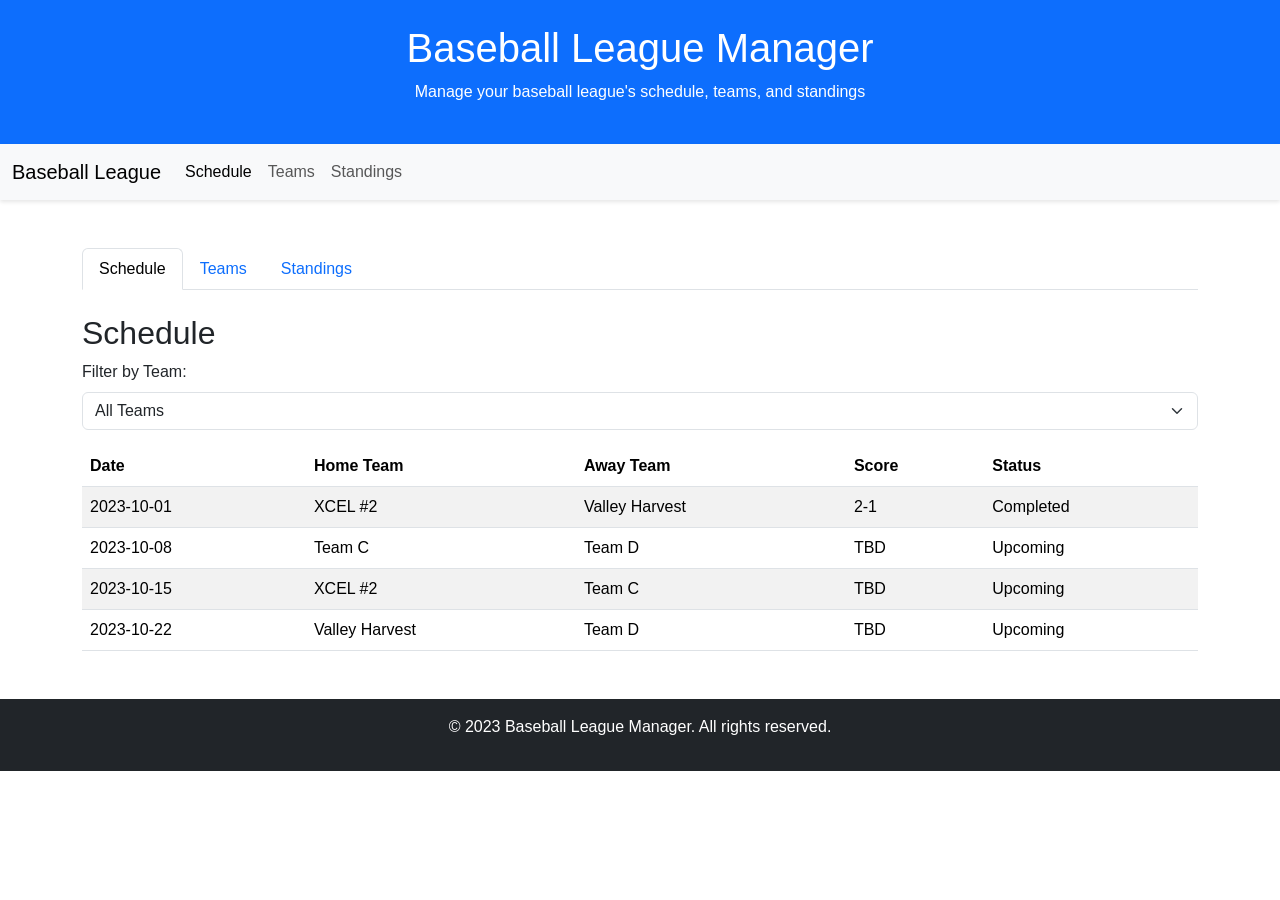
==== index.html @ 3973ba2a "initial Co-authored-by: Copilot <copilot@github.com>" ====
<!DOCTYPE html>
<html lang="en">
<head>
    <meta charset="UTF-8">
    <meta name="viewport" content="width=device-width, initial-scale=1.0">
    <title>Baseball League Manager</title>
    <link href="https://cdn.jsdelivr.net/npm/bootstrap@5.3.0/dist/css/bootstrap.min.css" rel="stylesheet">
    <link rel="stylesheet" href="styles.css">
</head>
<body>
    <header class="bg-primary text-white text-center py-4">
        <h1>Baseball League Manager</h1>
        <p>Manage your baseball league's schedule, teams, and standings</p>
    </header>

    <nav class="navbar navbar-expand-lg navbar-light bg-light">
        <div class="container-fluid">
            <a class="navbar-brand" href="#">Baseball League</a>
            <button class="navbar-toggler" type="button" data-bs-toggle="collapse" data-bs-target="#navbarNav" aria-controls="navbarNav" aria-expanded="false" aria-label="Toggle navigation">
                <span class="navbar-toggler-icon"></span>
            </button>
            <div class="collapse navbar-collapse" id="navbarNav">
                <ul class="navbar-nav">
                    <li class="nav-item">
                        <a class="nav-link active" aria-current="page" data-bs-toggle="tab" href="#schedule">Schedule</a>
                    </li>
                    <li class="nav-item">
                        <a class="nav-link" data-bs-toggle="tab" href="#teams">Teams</a>
                    </li>
                    <li class="nav-item">
                        <a class="nav-link" data-bs-toggle="tab" href="#standings">Standings</a>
                    </li>
                </ul>
            </div>
        </div>
    </nav>

    <main class="container my-5">
        <ul class="nav nav-tabs" id="leagueTabs" role="tablist">
            <li class="nav-item" role="presentation">
                <button class="nav-link active" id="schedule-tab" data-bs-toggle="tab" data-bs-target="#schedule" type="button" role="tab" aria-controls="schedule" aria-selected="true">Schedule</button>
            </li>
            <li class="nav-item" role="presentation">
                <button class="nav-link" id="teams-tab" data-bs-toggle="tab" data-bs-target="#teams" type="button" role="tab" aria-controls="teams" aria-selected="false">Teams</button>
            </li>
            <li class="nav-item" role="presentation">
                <button class="nav-link" id="standings-tab" data-bs-toggle="tab" data-bs-target="#standings" type="button" role="tab" aria-controls="standings" aria-selected="false">Standings</button>
            </li>
        </ul>
        <div class="tab-content" id="leagueTabsContent">
            <div class="tab-pane fade show active" id="schedule" role="tabpanel" aria-labelledby="schedule-tab">
                <h2 class="mt-4">Schedule</h2>
                <div class="mb-3">
                    <label for="teamFilter" class="form-label">Filter by Team:</label>
                    <select class="form-select" id="teamFilter">
                        <option value="all">All Teams</option>
                        <!-- Team options will be populated here -->
                    </select>
                </div>
                <table class="table table-striped">
                    <thead>
                        <tr>
                            <th>Date</th>
                            <th>Home Team</th>
                            <th>Away Team</th>
                            <th>Score</th>
                            <th>Status</th>
                        </tr>
                    </thead>
                    <tbody id="schedule-body">
                        <!-- Schedule data will be populated here -->
                    </tbody>
                </table>
            </div>
            <div class="tab-pane fade" id="teams" role="tabpanel" aria-labelledby="teams-tab">
                <h2 class="mt-4">Teams</h2>
                <div class="row" id="teams-list">
                    <!-- Team cards will be populated here -->
                </div>
            </div>
            <div class="tab-pane fade" id="standings" role="tabpanel" aria-labelledby="standings-tab">
                <h2 class="mt-4">Standings</h2>
                <table class="table table-striped">
                    <thead>
                        <tr>
                            <th>Position</th>
                            <th>Team</th>
                            <th>Wins</th>
                            <th>Losses</th>
                            <th>Win %</th>
                        </tr>
                    </thead>
                    <tbody id="standings-body">
                        <!-- Standings data will be populated here -->
                    </tbody>
                </table>
            </div>
        </div>
    </main>

    <footer class="bg-dark text-white text-center py-3">
        <p>&copy; 2023 Baseball League Manager. All rights reserved.</p>
    </footer>

    <script src="https://cdn.jsdelivr.net/npm/bootstrap@5.3.0/dist/js/bootstrap.bundle.min.js"></script>
    <script src="script.js"></script>
</body>
</html>
---- styles.css ----
/* Custom styles for Sports League Manager */

body {
    font-family: 'Arial', sans-serif;
}

header {
    margin-bottom: 0;
}

nav {
    box-shadow: 0 2px 4px rgba(0,0,0,0.1);
}

section {
    padding: 2rem 0;
}

.team-card {
    margin-bottom: 1rem;
}

.team-card .card {
    height: 100%;
}

footer {
    margin-top: auto;
}

/* Responsive adjustments */
@media (max-width: 768px) {
    .navbar-nav {
        text-align: center;
    }
    
    .team-card {
        margin-bottom: 1rem;
    }
}
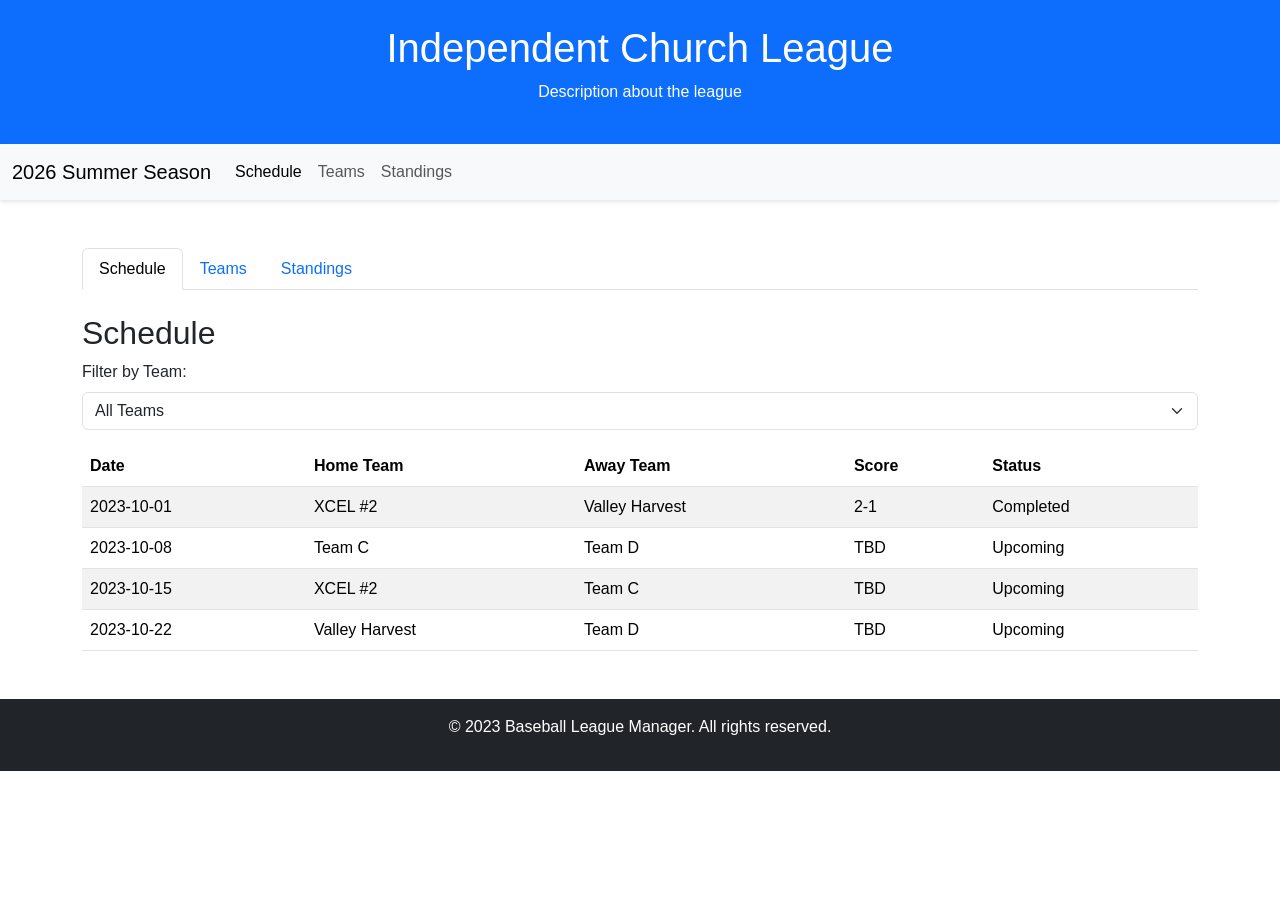
==== commit ba0298b6: "change title" ====
--- a/index.html
+++ b/index.html
@@ -3,19 +3,19 @@
 <head>
     <meta charset="UTF-8">
     <meta name="viewport" content="width=device-width, initial-scale=1.0">
-    <title>Baseball League Manager</title>
+    <title>Independent Church League</title>
     <link href="https://cdn.jsdelivr.net/npm/bootstrap@5.3.0/dist/css/bootstrap.min.css" rel="stylesheet">
     <link rel="stylesheet" href="styles.css">
 </head>
 <body>
     <header class="bg-primary text-white text-center py-4">
-        <h1>Baseball League Manager</h1>
-        <p>Manage your baseball league's schedule, teams, and standings</p>
+        <h1>Independent Church League</h1>
+        <p>Description about the league</p>
     </header>
 
     <nav class="navbar navbar-expand-lg navbar-light bg-light">
         <div class="container-fluid">
-            <a class="navbar-brand" href="#">Baseball League</a>
+            <a class="navbar-brand" href="#">2026 Summer Season</a>
             <button class="navbar-toggler" type="button" data-bs-toggle="collapse" data-bs-target="#navbarNav" aria-controls="navbarNav" aria-expanded="false" aria-label="Toggle navigation">
                 <span class="navbar-toggler-icon"></span>
             </button>
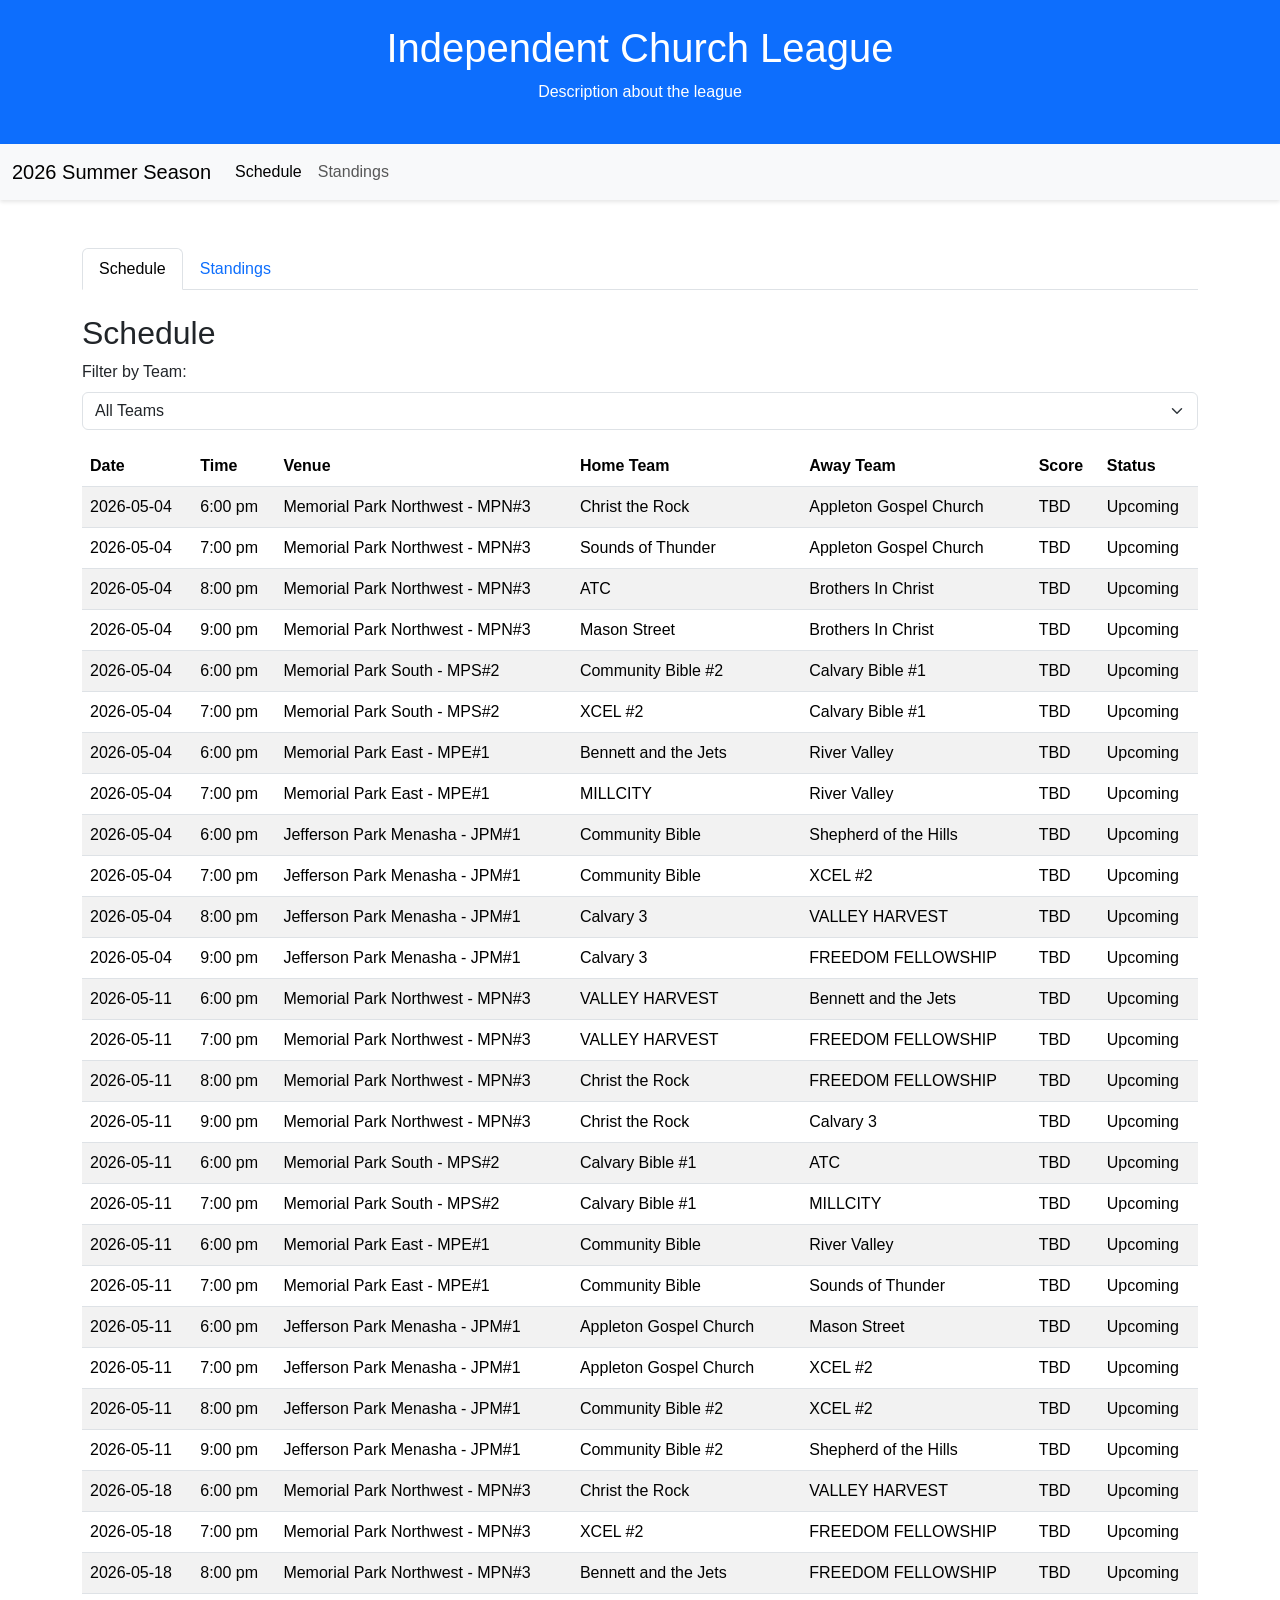
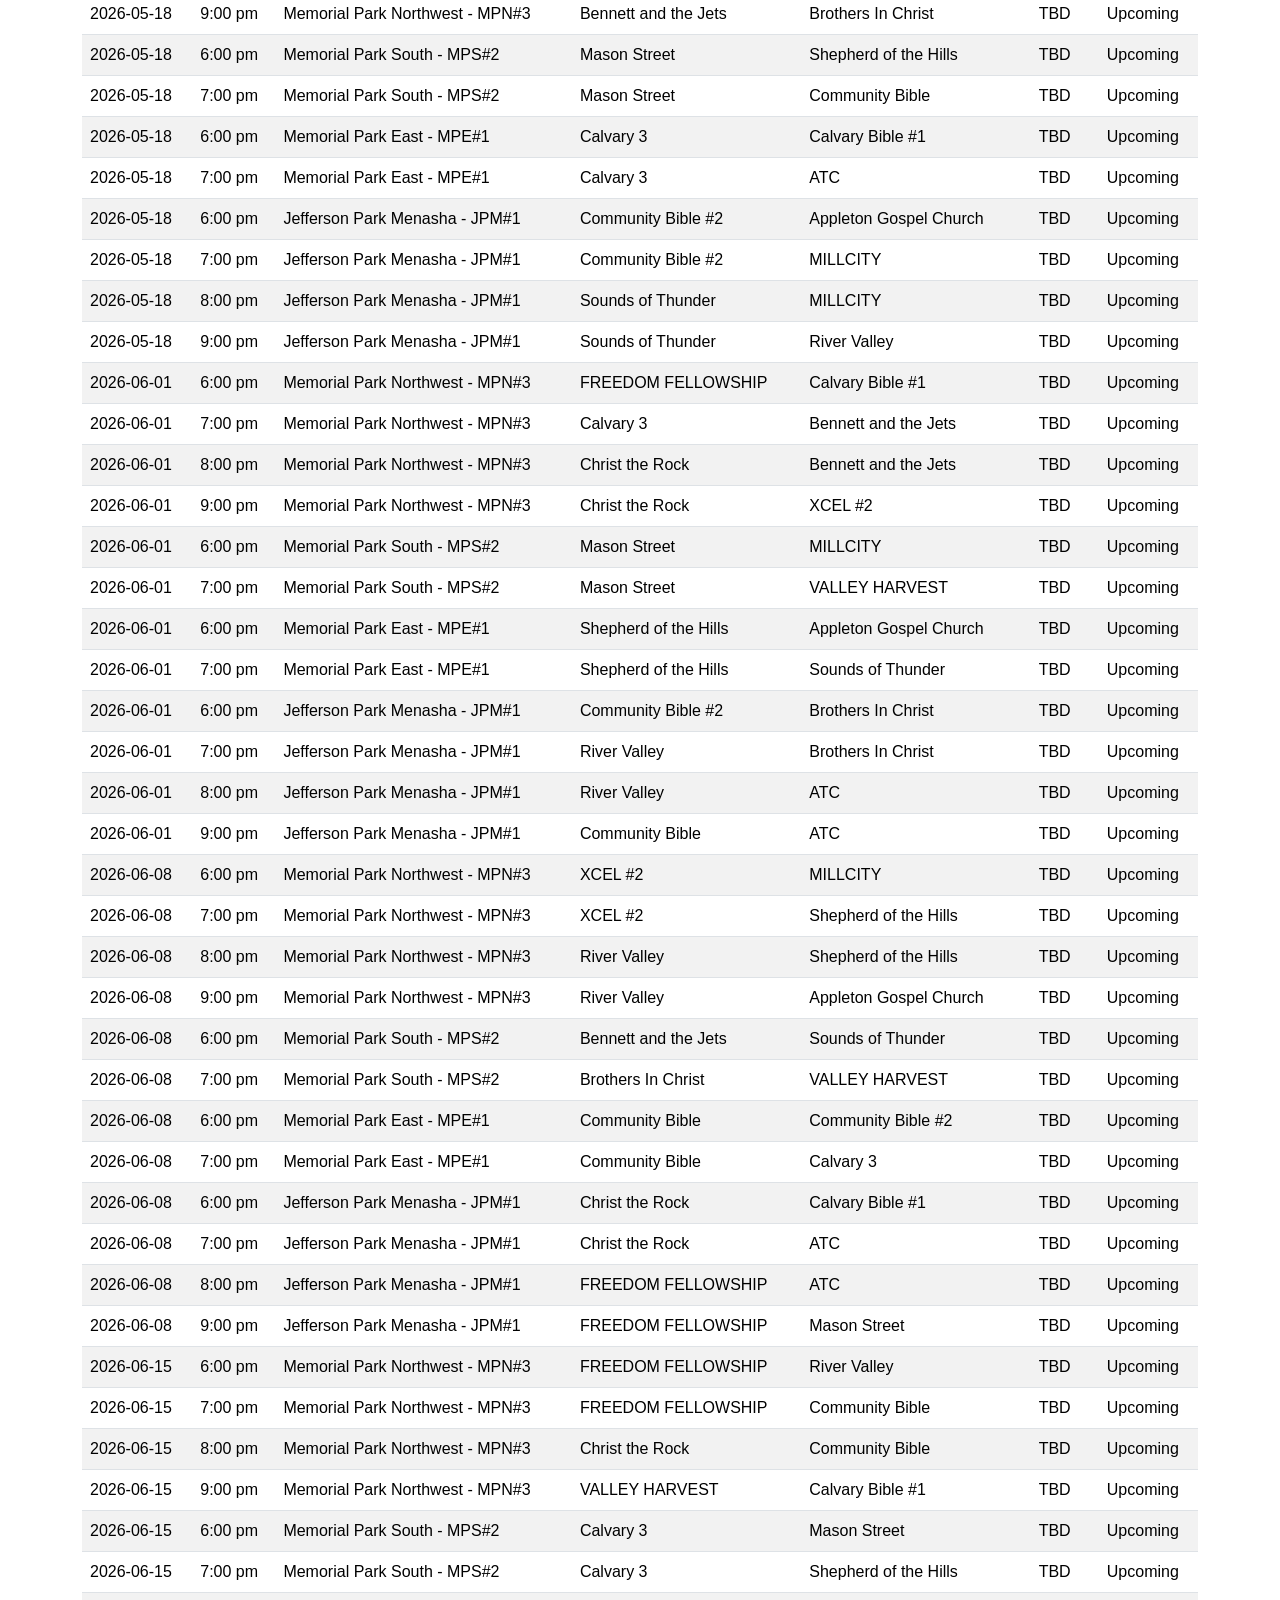
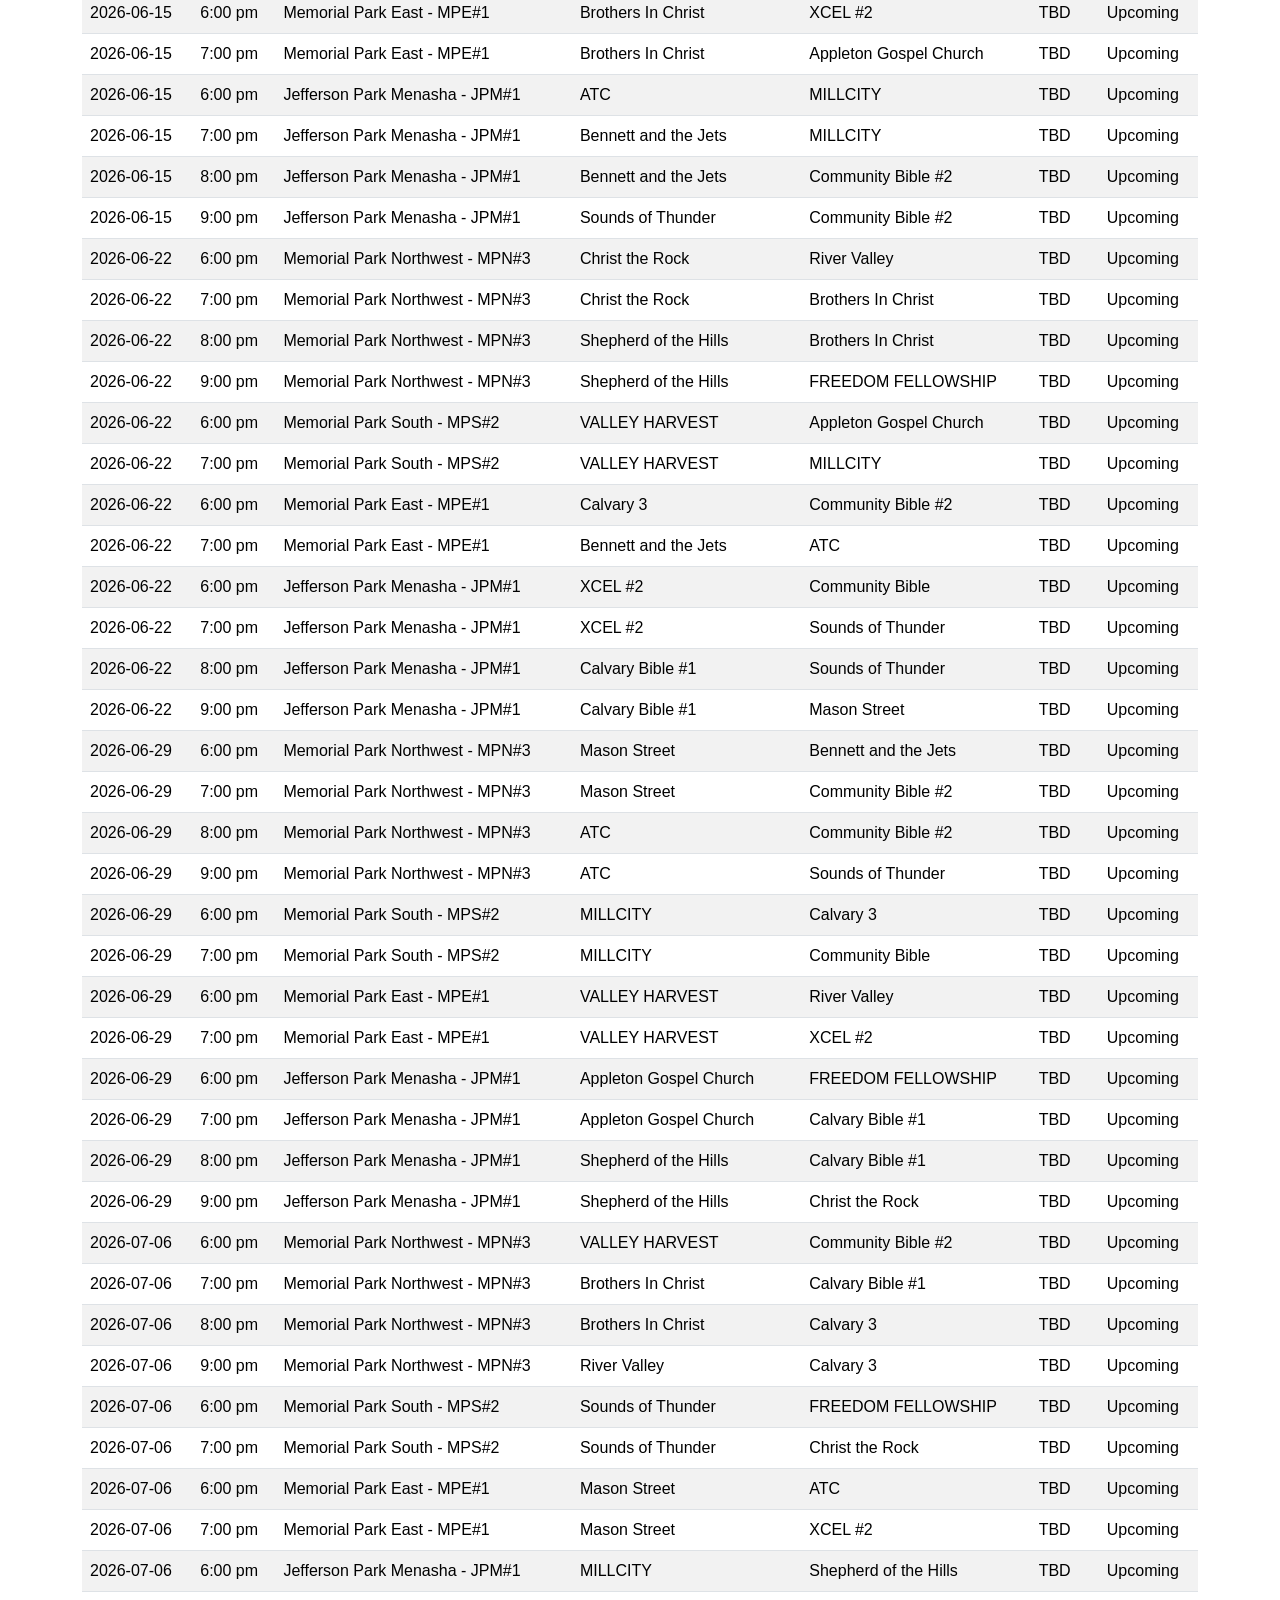
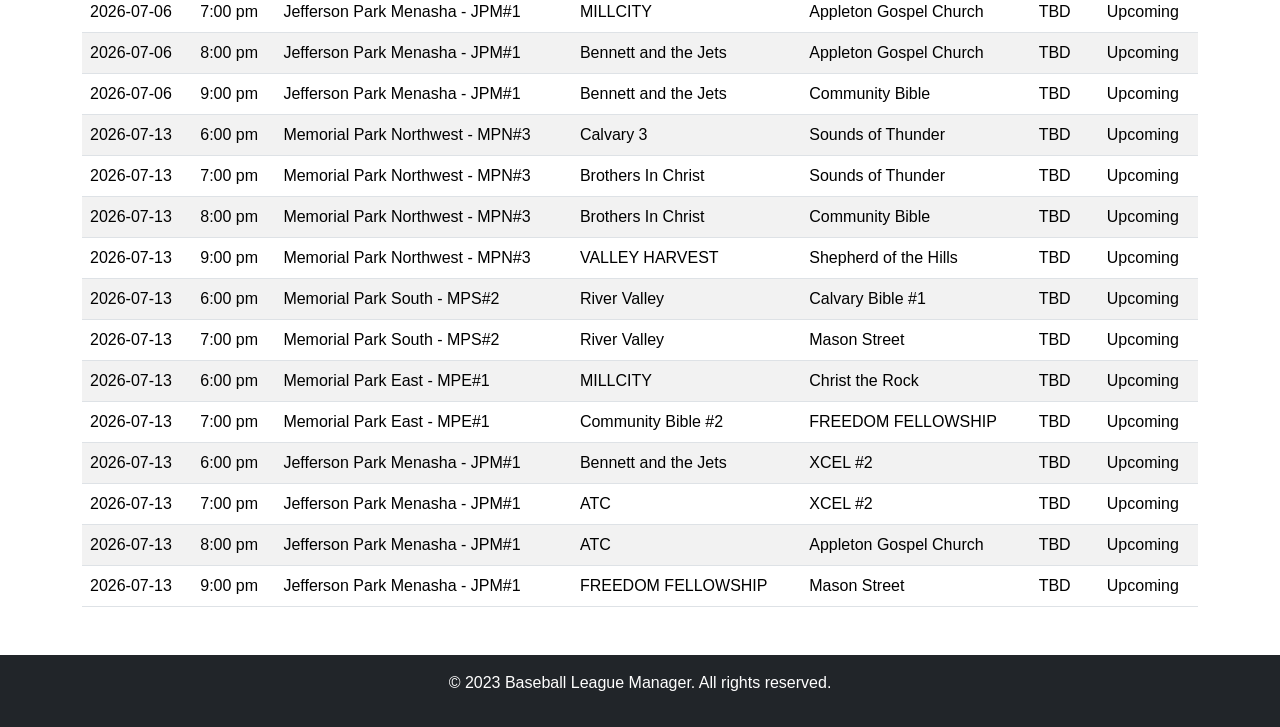
==== commit 26ca5f94: "entered real data Co-authored-by: Copilot <copilot@github.com>" ====
--- a/index.html
+++ b/index.html
@@ -25,9 +25,6 @@
                         <a class="nav-link active" aria-current="page" data-bs-toggle="tab" href="#schedule">Schedule</a>
                     </li>
                     <li class="nav-item">
-                        <a class="nav-link" data-bs-toggle="tab" href="#teams">Teams</a>
-                    </li>
-                    <li class="nav-item">
                         <a class="nav-link" data-bs-toggle="tab" href="#standings">Standings</a>
                     </li>
                 </ul>
@@ -39,9 +36,6 @@
         <ul class="nav nav-tabs" id="leagueTabs" role="tablist">
             <li class="nav-item" role="presentation">
                 <button class="nav-link active" id="schedule-tab" data-bs-toggle="tab" data-bs-target="#schedule" type="button" role="tab" aria-controls="schedule" aria-selected="true">Schedule</button>
-            </li>
-            <li class="nav-item" role="presentation">
-                <button class="nav-link" id="teams-tab" data-bs-toggle="tab" data-bs-target="#teams" type="button" role="tab" aria-controls="teams" aria-selected="false">Teams</button>
             </li>
             <li class="nav-item" role="presentation">
                 <button class="nav-link" id="standings-tab" data-bs-toggle="tab" data-bs-target="#standings" type="button" role="tab" aria-controls="standings" aria-selected="false">Standings</button>
@@ -61,6 +55,8 @@
                     <thead>
                         <tr>
                             <th>Date</th>
+                            <th>Time</th>
+                            <th>Venue</th>
                             <th>Home Team</th>
                             <th>Away Team</th>
                             <th>Score</th>
@@ -72,22 +68,20 @@
                     </tbody>
                 </table>
             </div>
-            <div class="tab-pane fade" id="teams" role="tabpanel" aria-labelledby="teams-tab">
-                <h2 class="mt-4">Teams</h2>
-                <div class="row" id="teams-list">
-                    <!-- Team cards will be populated here -->
-                </div>
-            </div>
             <div class="tab-pane fade" id="standings" role="tabpanel" aria-labelledby="standings-tab">
                 <h2 class="mt-4">Standings</h2>
                 <table class="table table-striped">
                     <thead>
                         <tr>
-                            <th>Position</th>
                             <th>Team</th>
                             <th>Wins</th>
                             <th>Losses</th>
+                            <th>Tied</th>
                             <th>Win %</th>
+                            <th>GB</th>
+                            <th>RF</th>
+                            <th>RA</th>
+                            <th>RD</th>
                         </tr>
                     </thead>
                     <tbody id="standings-body">
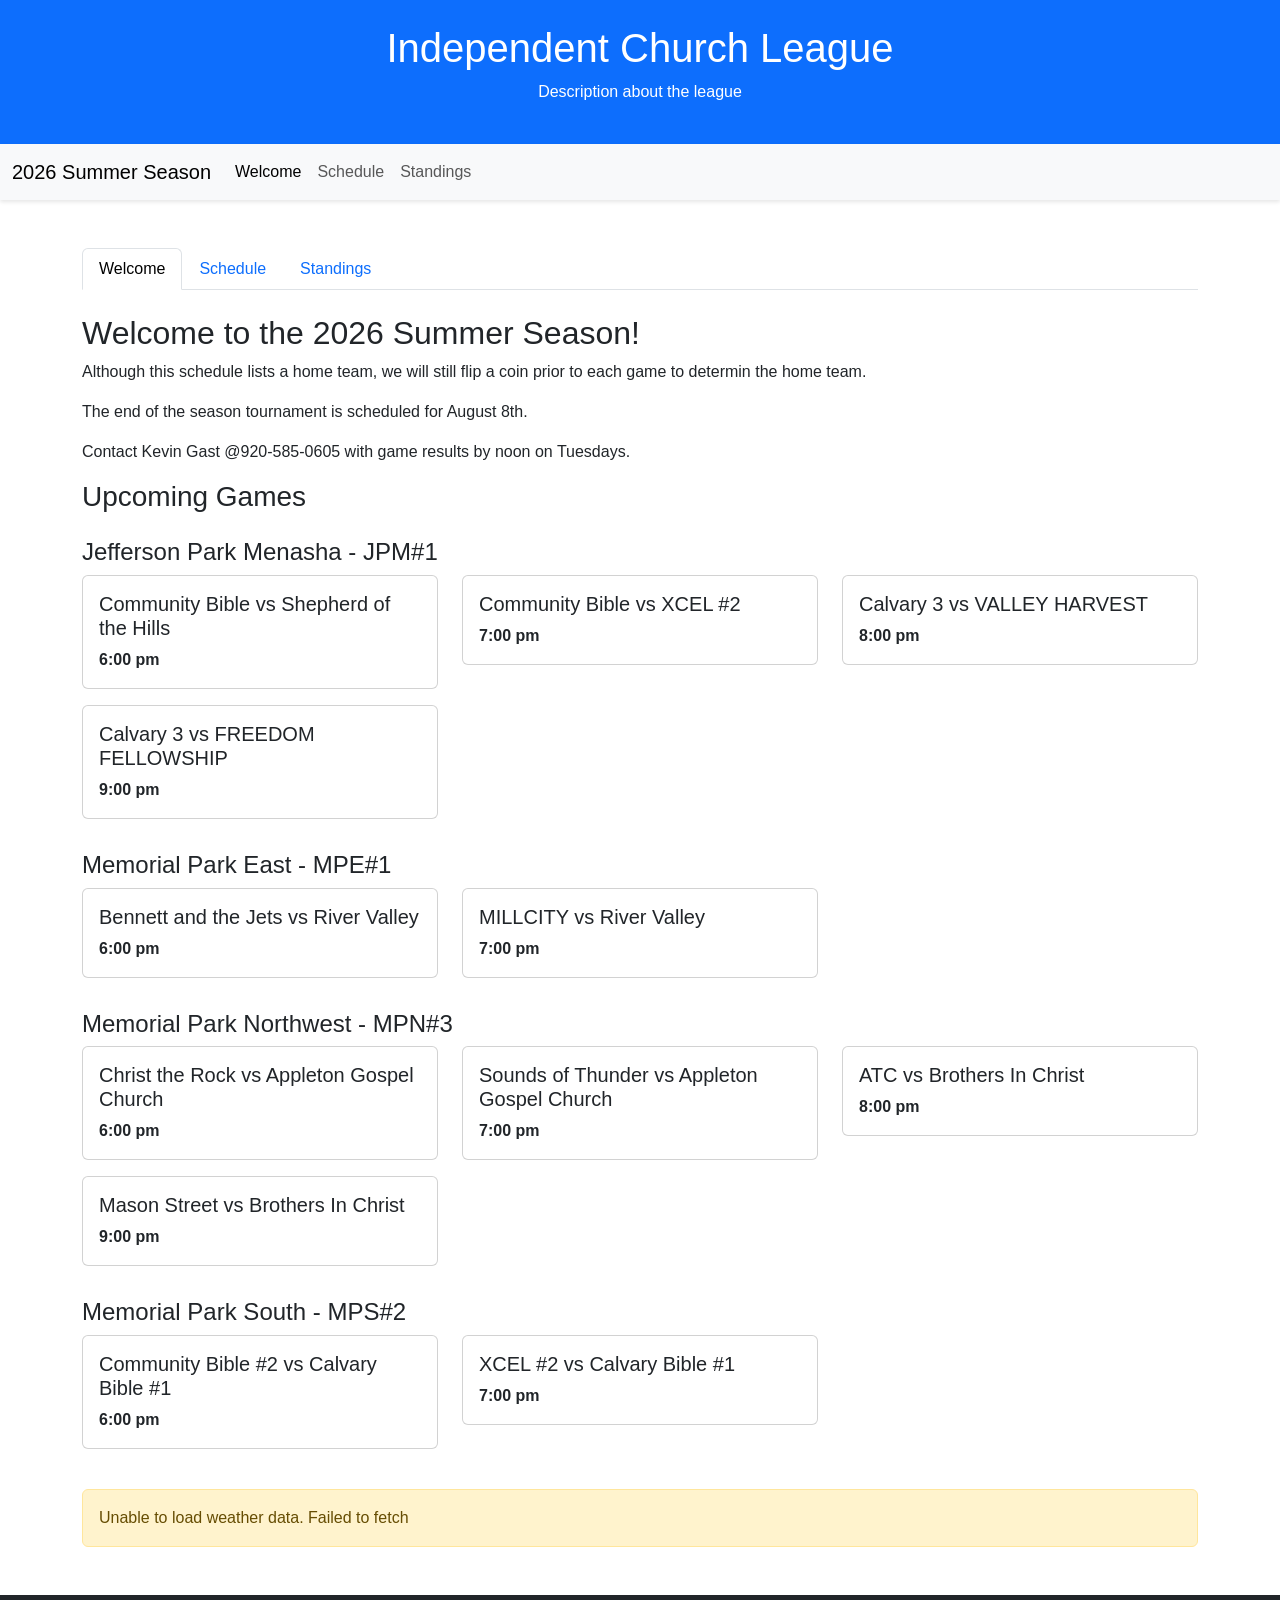
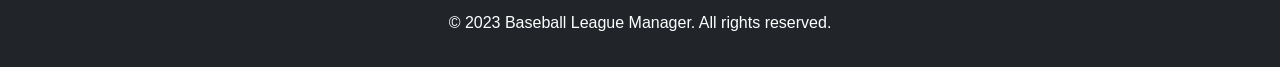
==== commit 6ef5509e: "big updates Co-authored-by: Copilot <copilot@github.com>" ====
--- a/index.html
+++ b/index.html
@@ -22,7 +22,10 @@
             <div class="collapse navbar-collapse" id="navbarNav">
                 <ul class="navbar-nav">
                     <li class="nav-item">
-                        <a class="nav-link active" aria-current="page" data-bs-toggle="tab" href="#schedule">Schedule</a>
+                        <a class="nav-link active" aria-current="page" data-bs-toggle="tab" href="#welcome">Welcome</a>
+                    </li>
+                    <li class="nav-item">
+                        <a class="nav-link" data-bs-toggle="tab" href="#schedule">Schedule</a>
                     </li>
                     <li class="nav-item">
                         <a class="nav-link" data-bs-toggle="tab" href="#standings">Standings</a>
@@ -35,14 +38,28 @@
     <main class="container my-5">
         <ul class="nav nav-tabs" id="leagueTabs" role="tablist">
             <li class="nav-item" role="presentation">
-                <button class="nav-link active" id="schedule-tab" data-bs-toggle="tab" data-bs-target="#schedule" type="button" role="tab" aria-controls="schedule" aria-selected="true">Schedule</button>
+                <button class="nav-link active" id="welcome-tab" data-bs-toggle="tab" data-bs-target="#welcome" type="button" role="tab" aria-controls="welcome" aria-selected="true">Welcome</button>
+            </li>
+            <li class="nav-item" role="presentation">
+                <button class="nav-link" id="schedule-tab" data-bs-toggle="tab" data-bs-target="#schedule" type="button" role="tab" aria-controls="schedule" aria-selected="false">Schedule</button>
             </li>
             <li class="nav-item" role="presentation">
                 <button class="nav-link" id="standings-tab" data-bs-toggle="tab" data-bs-target="#standings" type="button" role="tab" aria-controls="standings" aria-selected="false">Standings</button>
             </li>
         </ul>
         <div class="tab-content" id="leagueTabsContent">
-            <div class="tab-pane fade show active" id="schedule" role="tabpanel" aria-labelledby="schedule-tab">
+            <div class="tab-pane fade show active" id="welcome" role="tabpanel" aria-labelledby="welcome-tab">
+                <h2 class="mt-4">Welcome to the 2026 Summer Season!</h2>
+                <p>Although this schedule lists a home team, we will still flip a coin prior to each game to determin the home team.</p>
+                <p>The end of the season tournament is scheduled for August 8th.</p>
+                <p>Contact Kevin Gast @920-585-0605 with game results by noon on Tuesdays.</p>
+                <h3>Upcoming Games</h3>
+                <div id="upcoming-games" class="row mb-4">
+                    <!-- Upcoming games will be populated here -->
+                </div>
+                <div id="weather-widget" class="mb-4"></div>
+            </div>
+            <div class="tab-pane fade" id="schedule" role="tabpanel" aria-labelledby="schedule-tab">
                 <h2 class="mt-4">Schedule</h2>
                 <div class="mb-3">
                     <label for="teamFilter" class="form-label">Filter by Team:</label>
--- a/styles.css
+++ b/styles.css
@@ -28,6 +28,34 @@
     margin-top: auto;
 }
 
+.weather-banner {
+    border-radius: 1rem;
+    padding: 1.25rem 1.5rem;
+    box-shadow: 0 8px 18px rgba(0, 0, 0, 0.08);
+}
+
+.weather-banner h5 {
+    margin-bottom: 0.5rem;
+}
+
+.weather-banner p {
+    margin-bottom: 0.25rem;
+}
+
+.weather-forecast {
+    width: 100%;
+}
+
+.forecast-hour {
+    min-width: 90px;
+    background: rgba(255, 255, 255, 0.85);
+    border-radius: 0.75rem;
+}
+
+.forecast-hour div {
+    line-height: 1.2;
+}
+
 /* Responsive adjustments */
 @media (max-width: 768px) {
     .navbar-nav {
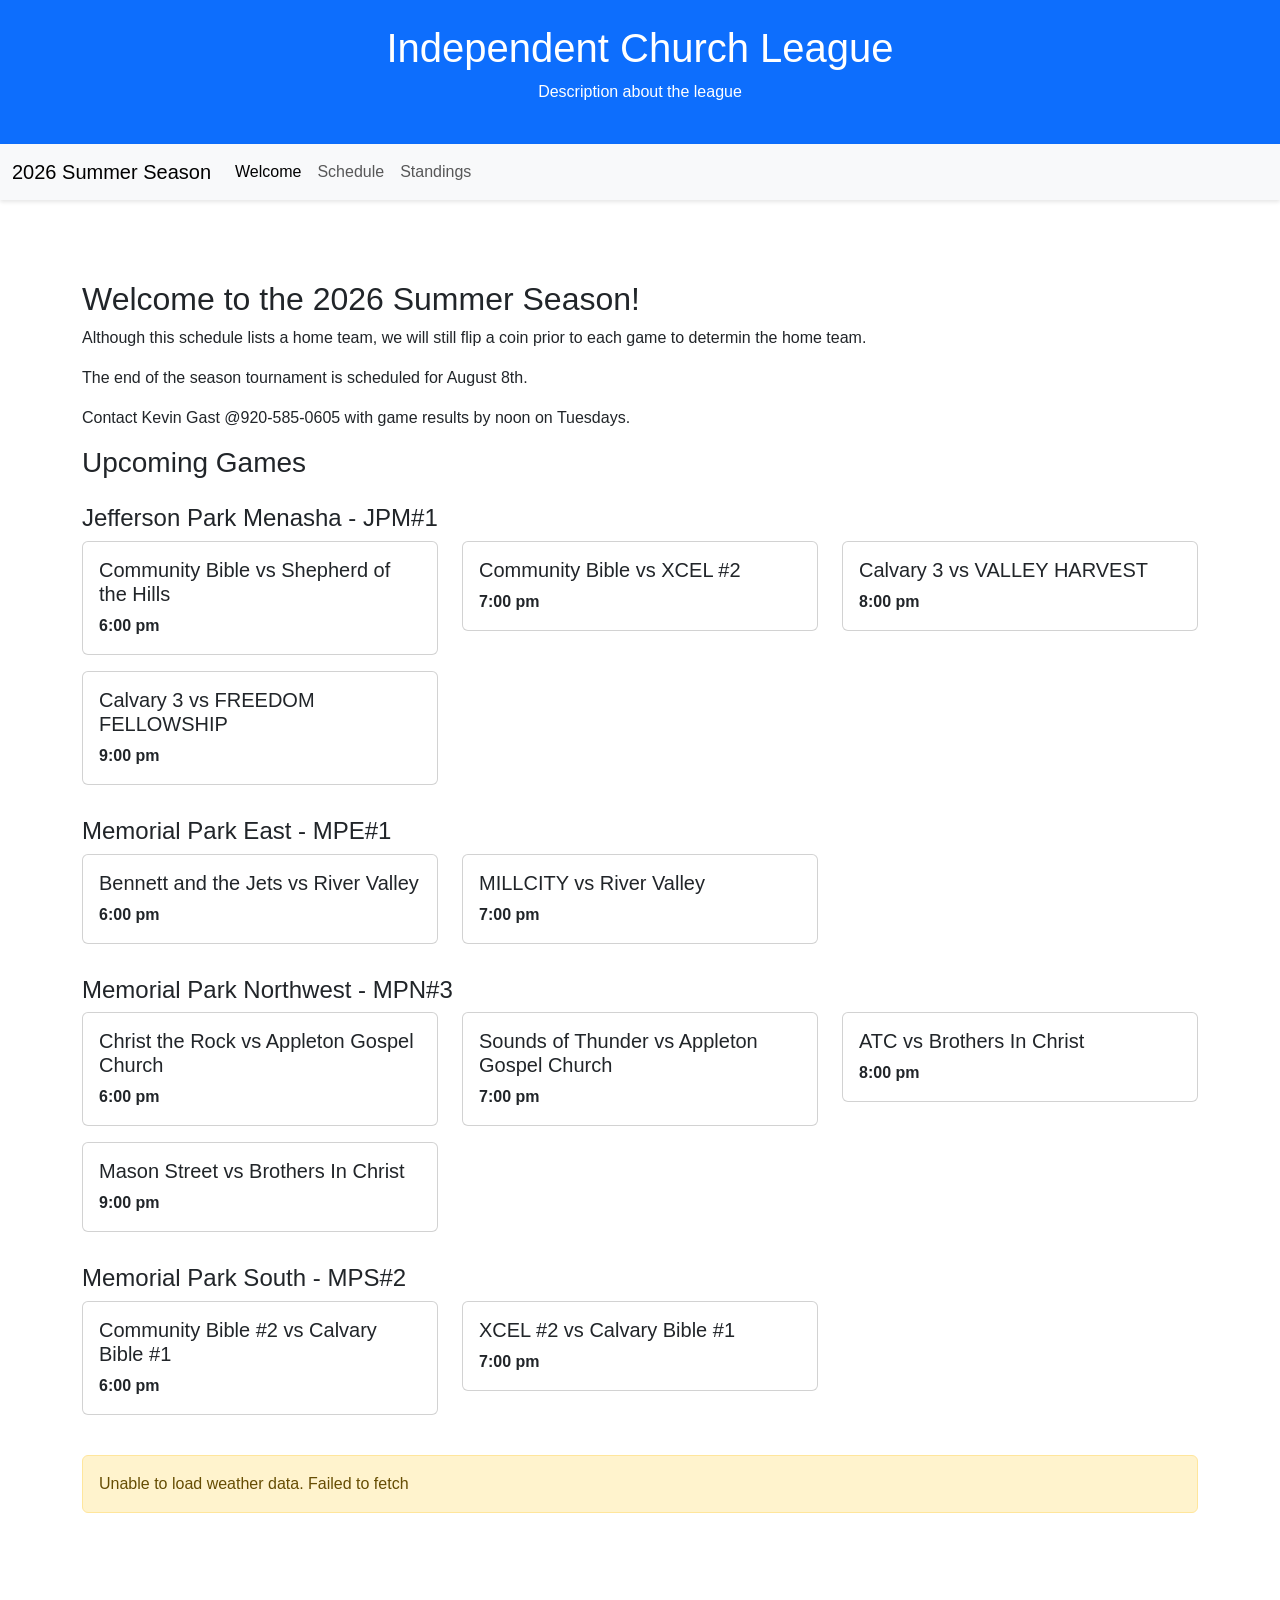
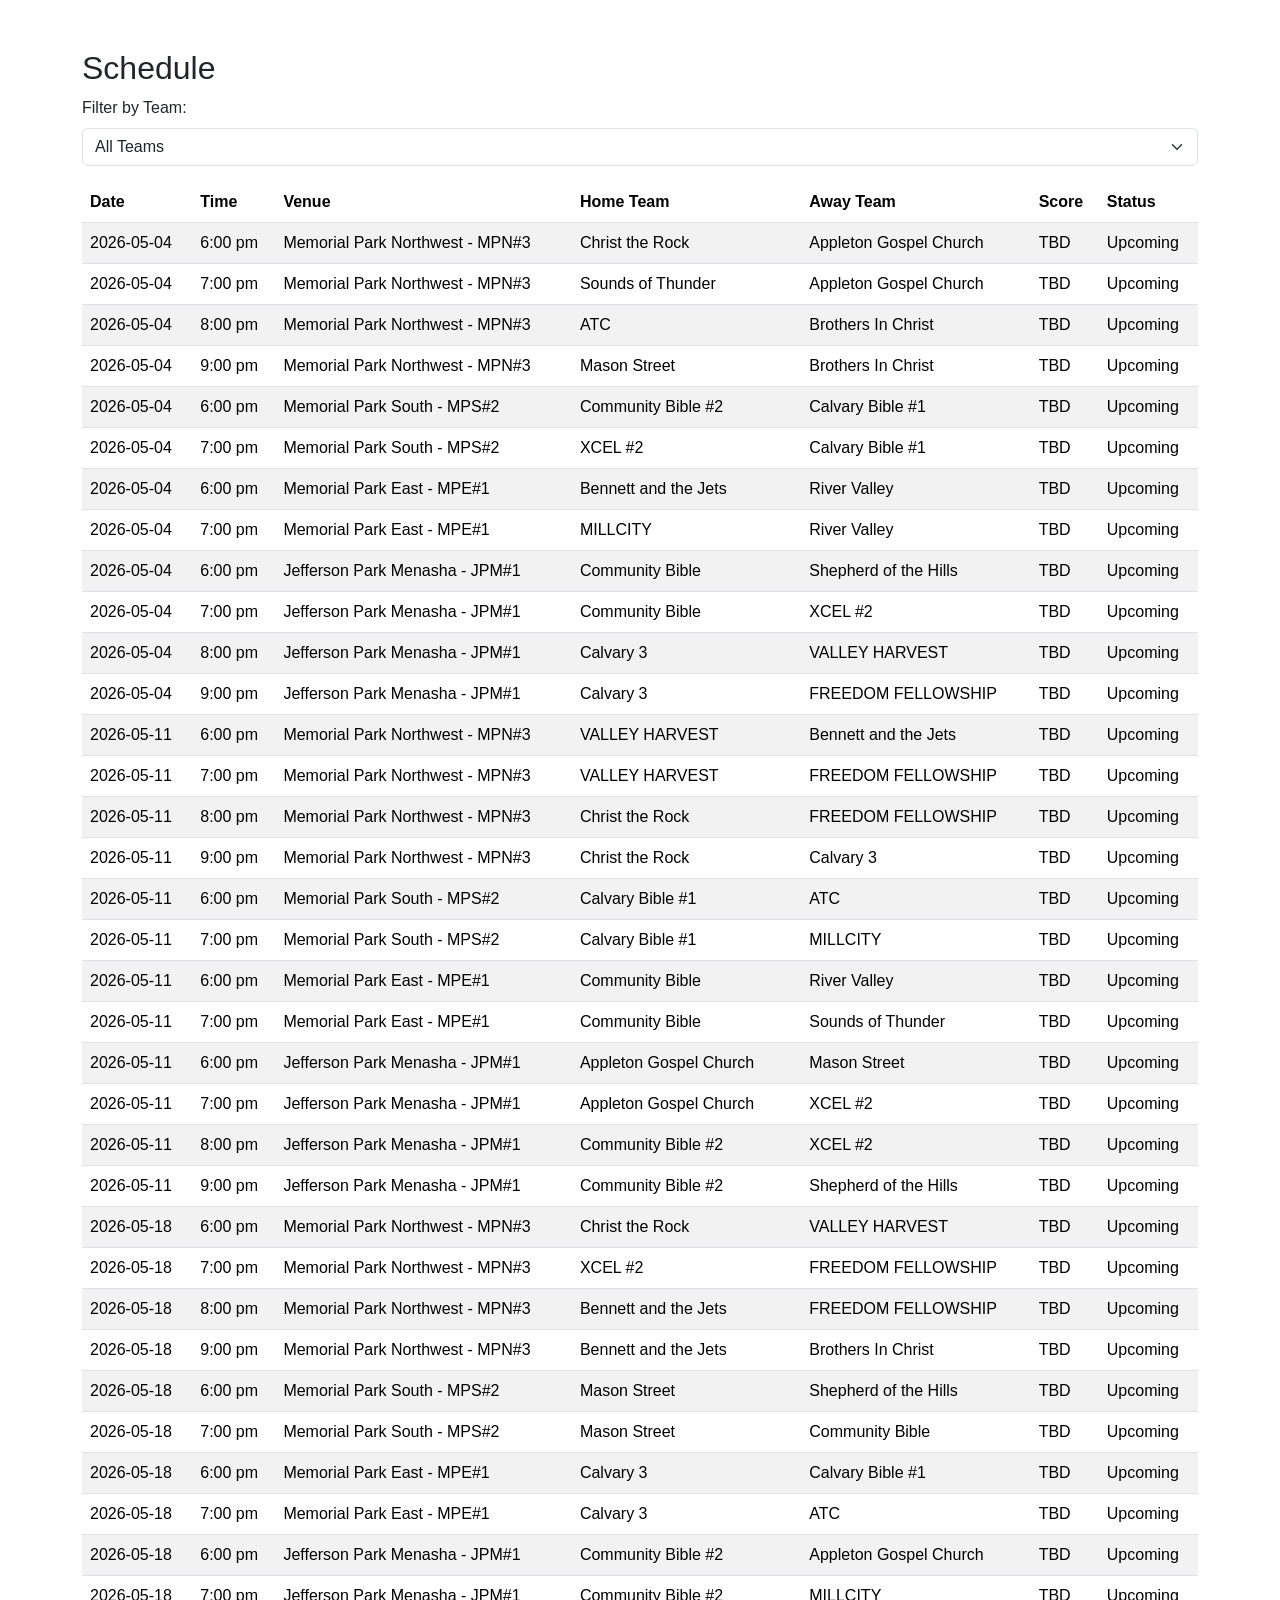
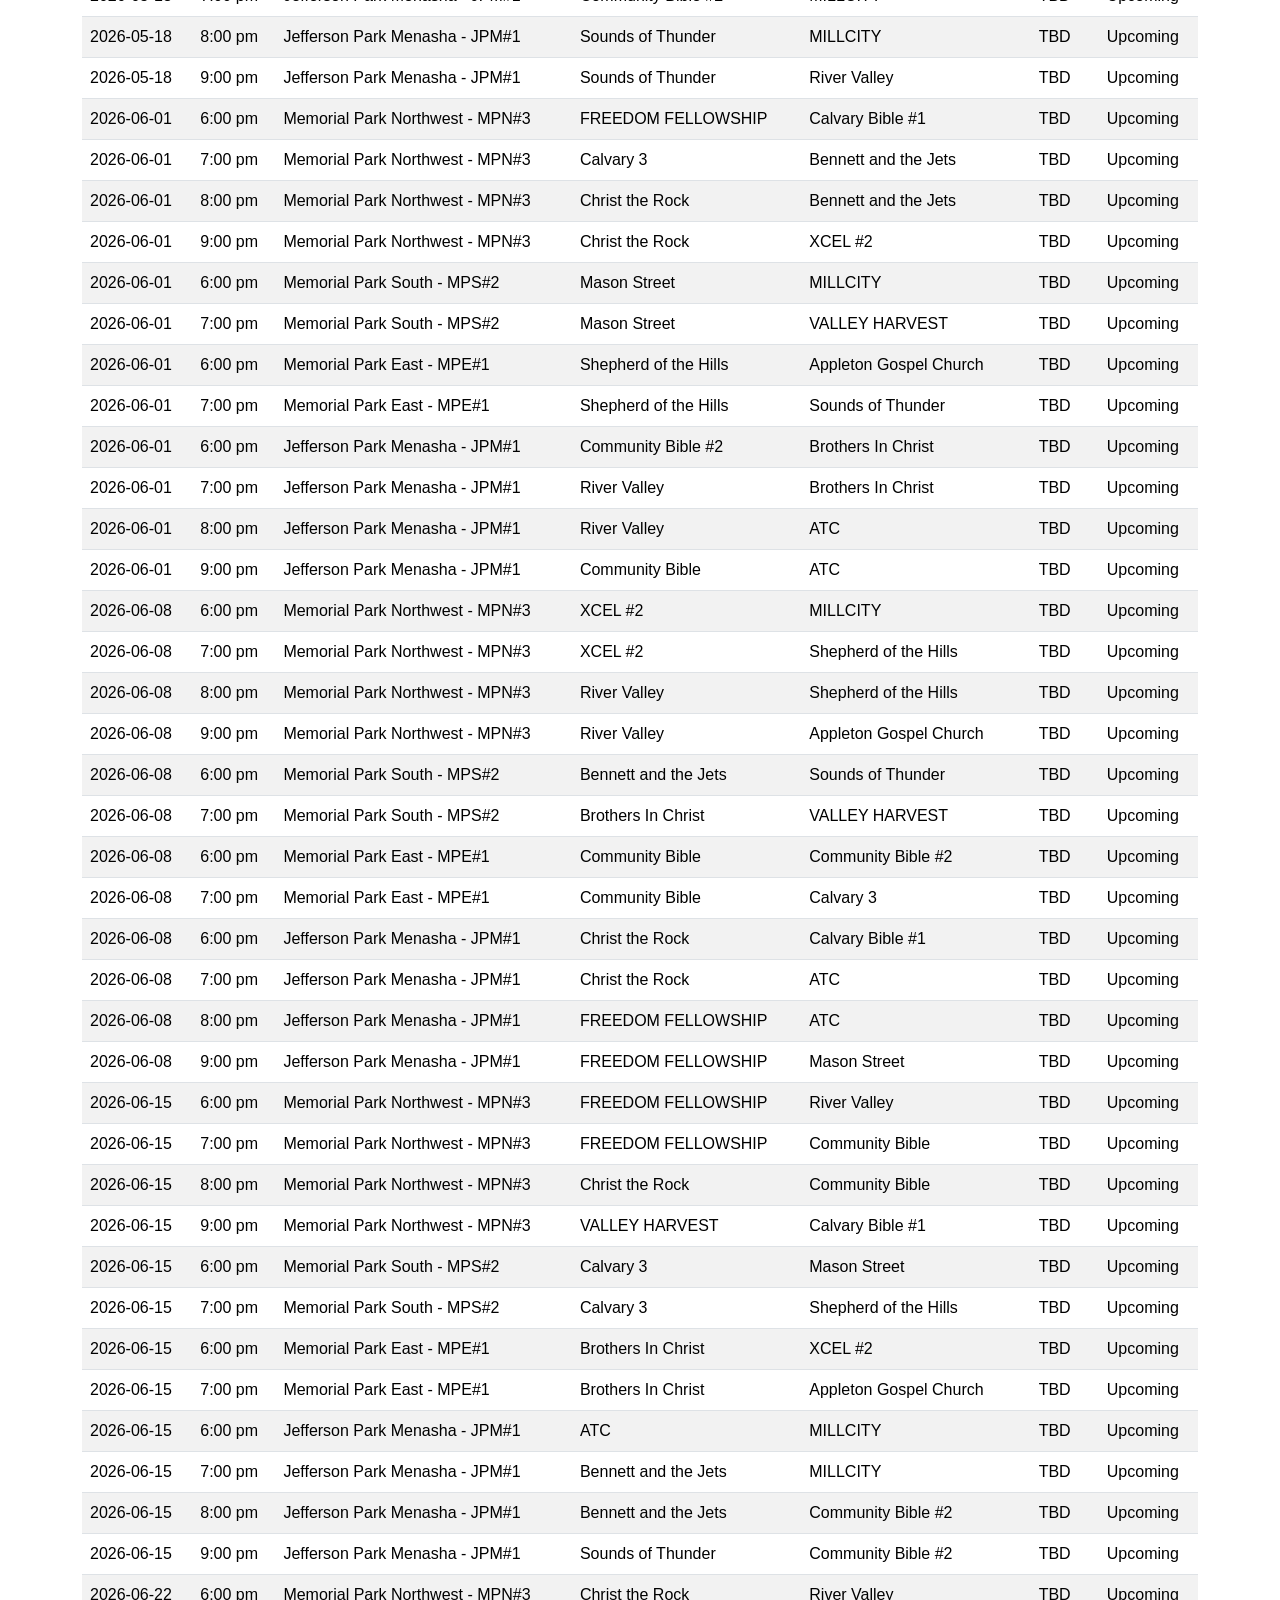
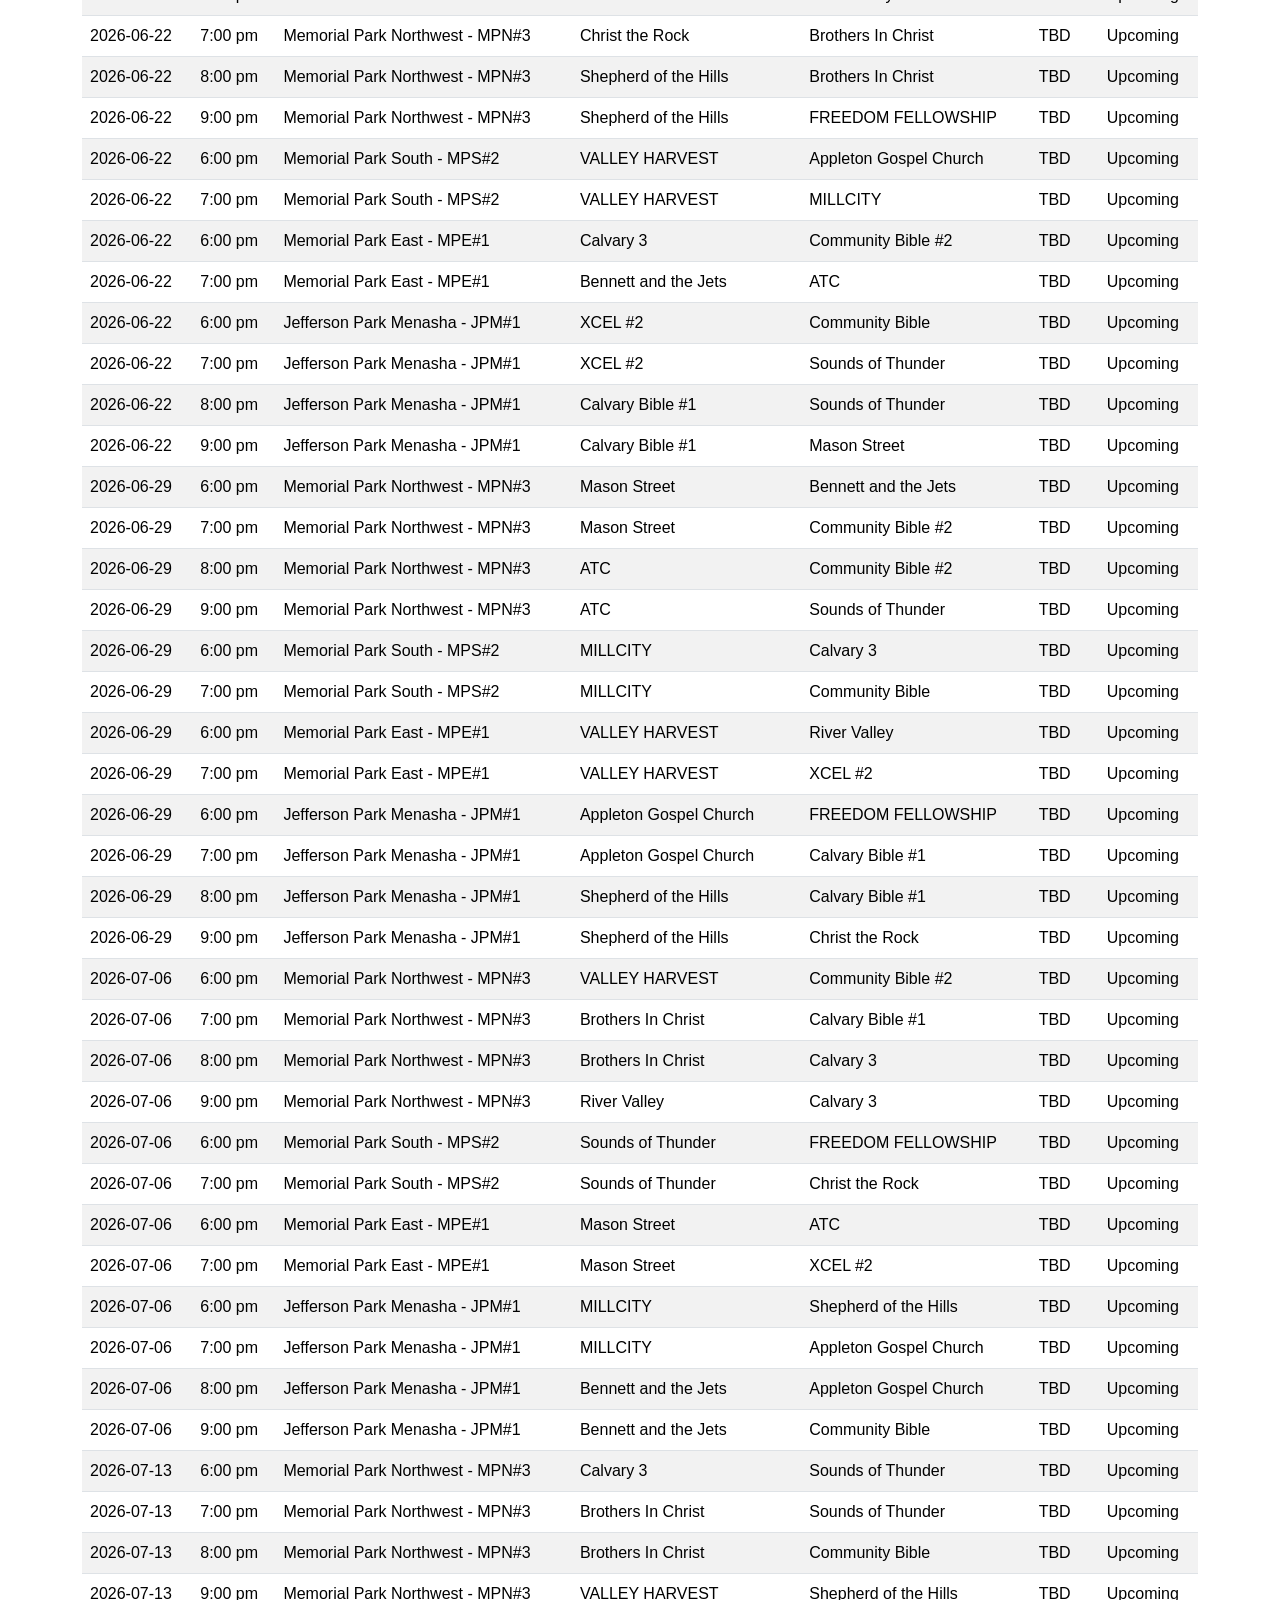
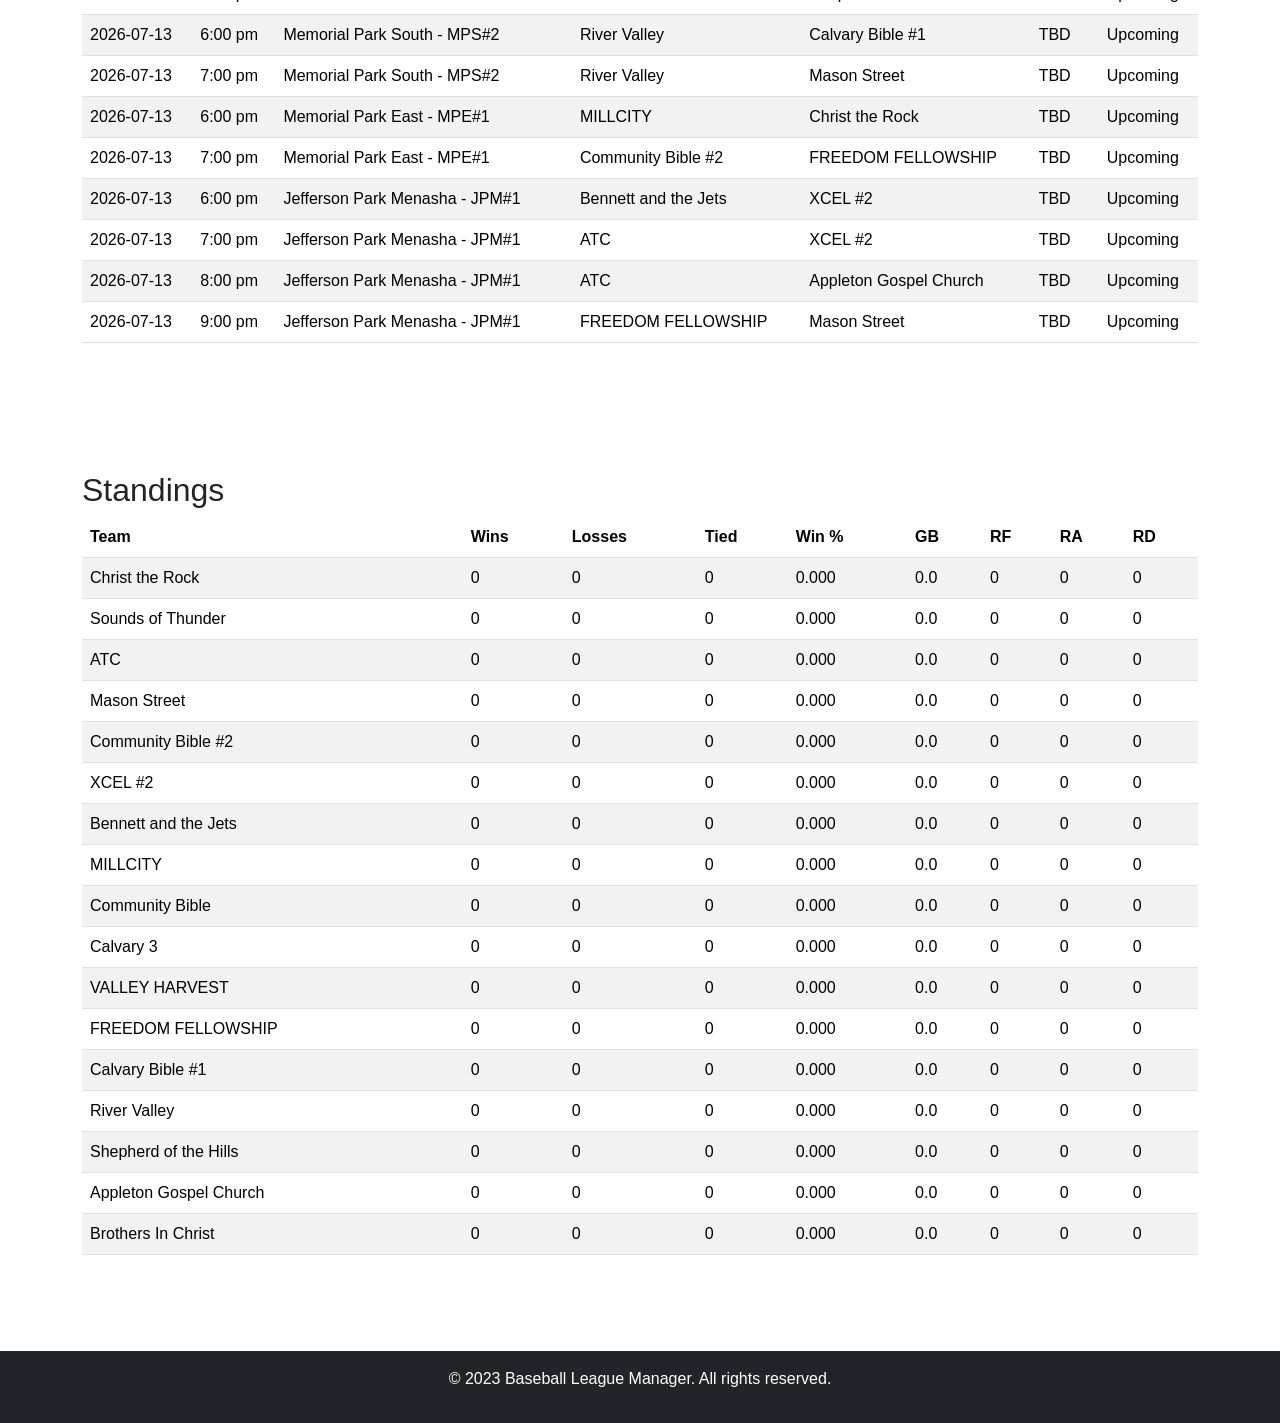
==== commit 4db2ea53: "navigation Co-authored-by: Copilot <copilot@github.com>" ====
--- a/index.html
+++ b/index.html
@@ -22,13 +22,13 @@
             <div class="collapse navbar-collapse" id="navbarNav">
                 <ul class="navbar-nav">
                     <li class="nav-item">
-                        <a class="nav-link active" aria-current="page" data-bs-toggle="tab" href="#welcome">Welcome</a>
+                        <a class="nav-link active" aria-current="page" href="#welcome">Welcome</a>
                     </li>
                     <li class="nav-item">
-                        <a class="nav-link" data-bs-toggle="tab" href="#schedule">Schedule</a>
+                        <a class="nav-link" href="#schedule">Schedule</a>
                     </li>
                     <li class="nav-item">
-                        <a class="nav-link" data-bs-toggle="tab" href="#standings">Standings</a>
+                        <a class="nav-link" href="#standings">Standings</a>
                     </li>
                 </ul>
             </div>
@@ -36,77 +36,64 @@
     </nav>
 
     <main class="container my-5">
-        <ul class="nav nav-tabs" id="leagueTabs" role="tablist">
-            <li class="nav-item" role="presentation">
-                <button class="nav-link active" id="welcome-tab" data-bs-toggle="tab" data-bs-target="#welcome" type="button" role="tab" aria-controls="welcome" aria-selected="true">Welcome</button>
-            </li>
-            <li class="nav-item" role="presentation">
-                <button class="nav-link" id="schedule-tab" data-bs-toggle="tab" data-bs-target="#schedule" type="button" role="tab" aria-controls="schedule" aria-selected="false">Schedule</button>
-            </li>
-            <li class="nav-item" role="presentation">
-                <button class="nav-link" id="standings-tab" data-bs-toggle="tab" data-bs-target="#standings" type="button" role="tab" aria-controls="standings" aria-selected="false">Standings</button>
-            </li>
-        </ul>
-        <div class="tab-content" id="leagueTabsContent">
-            <div class="tab-pane fade show active" id="welcome" role="tabpanel" aria-labelledby="welcome-tab">
-                <h2 class="mt-4">Welcome to the 2026 Summer Season!</h2>
-                <p>Although this schedule lists a home team, we will still flip a coin prior to each game to determin the home team.</p>
-                <p>The end of the season tournament is scheduled for August 8th.</p>
-                <p>Contact Kevin Gast @920-585-0605 with game results by noon on Tuesdays.</p>
-                <h3>Upcoming Games</h3>
-                <div id="upcoming-games" class="row mb-4">
-                    <!-- Upcoming games will be populated here -->
-                </div>
-                <div id="weather-widget" class="mb-4"></div>
+        <section id="welcome" class="mt-4">
+            <h2>Welcome to the 2026 Summer Season!</h2>
+            <p>Although this schedule lists a home team, we will still flip a coin prior to each game to determin the home team.</p>
+            <p>The end of the season tournament is scheduled for August 8th.</p>
+            <p>Contact Kevin Gast @920-585-0605 with game results by noon on Tuesdays.</p>
+            <h3>Upcoming Games</h3>
+            <div id="upcoming-games" class="row mb-4">
+                <!-- Upcoming games will be populated here -->
             </div>
-            <div class="tab-pane fade" id="schedule" role="tabpanel" aria-labelledby="schedule-tab">
-                <h2 class="mt-4">Schedule</h2>
-                <div class="mb-3">
-                    <label for="teamFilter" class="form-label">Filter by Team:</label>
-                    <select class="form-select" id="teamFilter">
-                        <option value="all">All Teams</option>
-                        <!-- Team options will be populated here -->
-                    </select>
-                </div>
-                <table class="table table-striped">
-                    <thead>
-                        <tr>
-                            <th>Date</th>
-                            <th>Time</th>
-                            <th>Venue</th>
-                            <th>Home Team</th>
-                            <th>Away Team</th>
-                            <th>Score</th>
-                            <th>Status</th>
-                        </tr>
-                    </thead>
-                    <tbody id="schedule-body">
-                        <!-- Schedule data will be populated here -->
-                    </tbody>
-                </table>
+            <div id="weather-widget" class="mb-4"></div>
+        </section>
+        <section id="schedule" class="mt-5">
+            <h2>Schedule</h2>
+            <div class="mb-3">
+                <label for="teamFilter" class="form-label">Filter by Team:</label>
+                <select class="form-select" id="teamFilter">
+                    <option value="all">All Teams</option>
+                    <!-- Team options will be populated here -->
+                </select>
             </div>
-            <div class="tab-pane fade" id="standings" role="tabpanel" aria-labelledby="standings-tab">
-                <h2 class="mt-4">Standings</h2>
-                <table class="table table-striped">
-                    <thead>
-                        <tr>
-                            <th>Team</th>
-                            <th>Wins</th>
-                            <th>Losses</th>
-                            <th>Tied</th>
-                            <th>Win %</th>
-                            <th>GB</th>
-                            <th>RF</th>
-                            <th>RA</th>
-                            <th>RD</th>
-                        </tr>
-                    </thead>
-                    <tbody id="standings-body">
-                        <!-- Standings data will be populated here -->
-                    </tbody>
-                </table>
-            </div>
-        </div>
+            <table class="table table-striped">
+                <thead>
+                    <tr>
+                        <th>Date</th>
+                        <th>Time</th>
+                        <th>Venue</th>
+                        <th>Home Team</th>
+                        <th>Away Team</th>
+                        <th>Score</th>
+                        <th>Status</th>
+                    </tr>
+                </thead>
+                <tbody id="schedule-body">
+                    <!-- Schedule data will be populated here -->
+                </tbody>
+            </table>
+        </section>
+        <section id="standings" class="mt-5">
+            <h2>Standings</h2>
+            <table class="table table-striped">
+                <thead>
+                    <tr>
+                        <th>Team</th>
+                        <th>Wins</th>
+                        <th>Losses</th>
+                        <th>Tied</th>
+                        <th>Win %</th>
+                        <th>GB</th>
+                        <th>RF</th>
+                        <th>RA</th>
+                        <th>RD</th>
+                    </tr>
+                </thead>
+                <tbody id="standings-body">
+                    <!-- Standings data will be populated here -->
+                </tbody>
+            </table>
+        </section>
     </main>
 
     <footer class="bg-dark text-white text-center py-3">
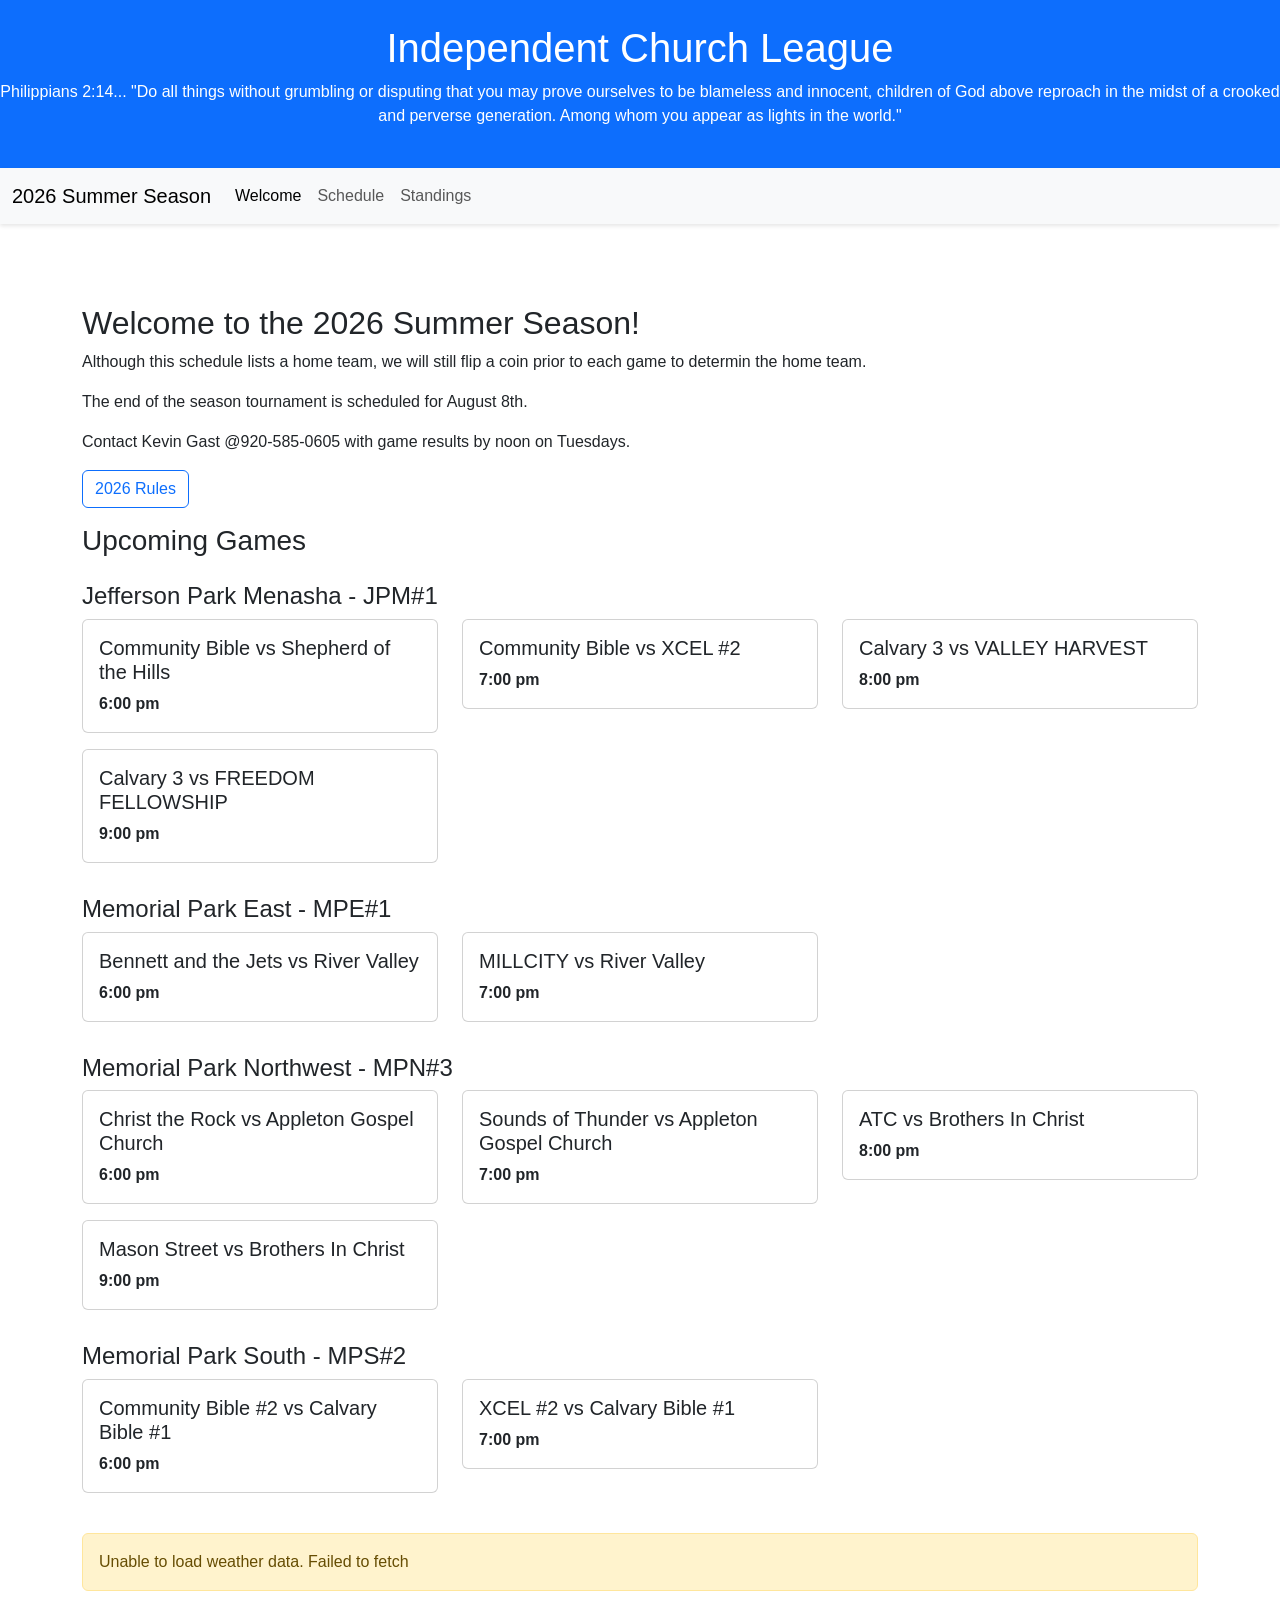
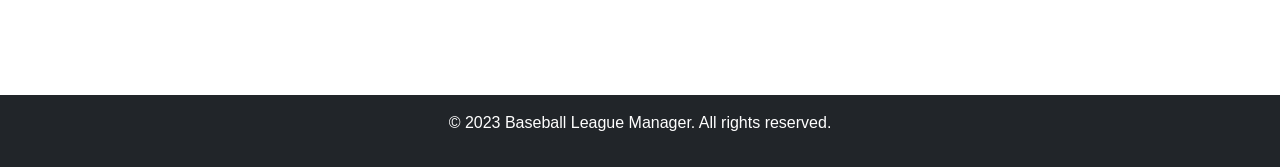
==== commit 04c3e418: "verse" ====
--- a/index.html
+++ b/index.html
@@ -10,25 +10,27 @@
 <body>
     <header class="bg-primary text-white text-center py-4">
         <h1>Independent Church League</h1>
-        <p>Description about the league</p>
+        <p>Philippians 2:14... "Do all things without grumbling or disputing that you may prove ourselves to
+be blameless and innocent, children of God above reproach in the midst of a crooked and perverse
+generation. Among whom you appear as lights in the world."</p>
     </header>
 
     <nav class="navbar navbar-expand-lg navbar-light bg-light">
         <div class="container-fluid">
-            <a class="navbar-brand" href="#">2026 Summer Season</a>
+            <a class="navbar-brand" href="index.html">2026 Summer Season</a>
             <button class="navbar-toggler" type="button" data-bs-toggle="collapse" data-bs-target="#navbarNav" aria-controls="navbarNav" aria-expanded="false" aria-label="Toggle navigation">
                 <span class="navbar-toggler-icon"></span>
             </button>
             <div class="collapse navbar-collapse" id="navbarNav">
                 <ul class="navbar-nav">
                     <li class="nav-item">
-                        <a class="nav-link active" aria-current="page" href="#welcome">Welcome</a>
+                        <a class="nav-link active" aria-current="page" href="index.html">Welcome</a>
                     </li>
                     <li class="nav-item">
-                        <a class="nav-link" href="#schedule">Schedule</a>
+                        <a class="nav-link" href="schedule.html">Schedule</a>
                     </li>
                     <li class="nav-item">
-                        <a class="nav-link" href="#standings">Standings</a>
+                        <a class="nav-link" href="standings.html">Standings</a>
                     </li>
                 </ul>
             </div>
@@ -41,58 +43,12 @@
             <p>Although this schedule lists a home team, we will still flip a coin prior to each game to determin the home team.</p>
             <p>The end of the season tournament is scheduled for August 8th.</p>
             <p>Contact Kevin Gast @920-585-0605 with game results by noon on Tuesdays.</p>
+            <p><a href="2026-rules.pdf" target="_blank" rel="noopener" class="btn btn-outline-primary">2026 Rules</a></p>
             <h3>Upcoming Games</h3>
             <div id="upcoming-games" class="row mb-4">
                 <!-- Upcoming games will be populated here -->
             </div>
             <div id="weather-widget" class="mb-4"></div>
-        </section>
-        <section id="schedule" class="mt-5">
-            <h2>Schedule</h2>
-            <div class="mb-3">
-                <label for="teamFilter" class="form-label">Filter by Team:</label>
-                <select class="form-select" id="teamFilter">
-                    <option value="all">All Teams</option>
-                    <!-- Team options will be populated here -->
-                </select>
-            </div>
-            <table class="table table-striped">
-                <thead>
-                    <tr>
-                        <th>Date</th>
-                        <th>Time</th>
-                        <th>Venue</th>
-                        <th>Home Team</th>
-                        <th>Away Team</th>
-                        <th>Score</th>
-                        <th>Status</th>
-                    </tr>
-                </thead>
-                <tbody id="schedule-body">
-                    <!-- Schedule data will be populated here -->
-                </tbody>
-            </table>
-        </section>
-        <section id="standings" class="mt-5">
-            <h2>Standings</h2>
-            <table class="table table-striped">
-                <thead>
-                    <tr>
-                        <th>Team</th>
-                        <th>Wins</th>
-                        <th>Losses</th>
-                        <th>Tied</th>
-                        <th>Win %</th>
-                        <th>GB</th>
-                        <th>RF</th>
-                        <th>RA</th>
-                        <th>RD</th>
-                    </tr>
-                </thead>
-                <tbody id="standings-body">
-                    <!-- Standings data will be populated here -->
-                </tbody>
-            </table>
         </section>
     </main>
 
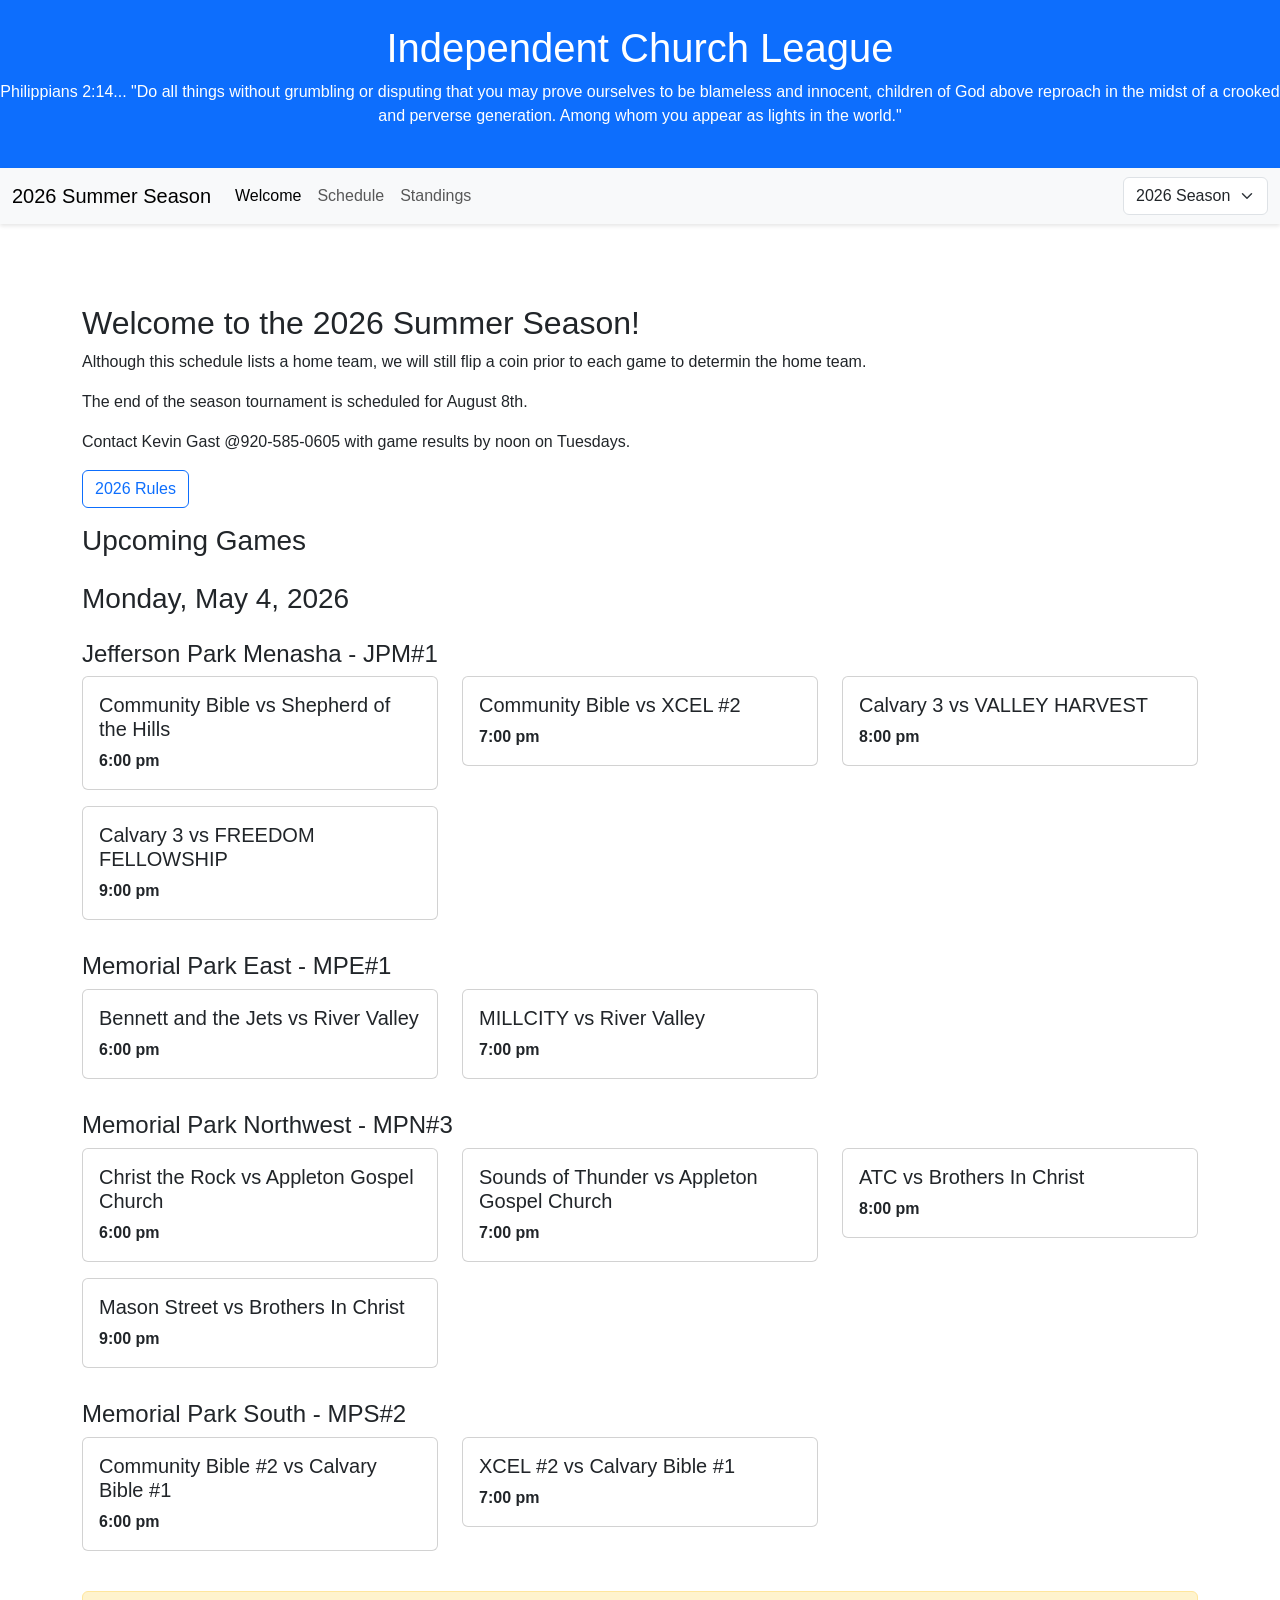
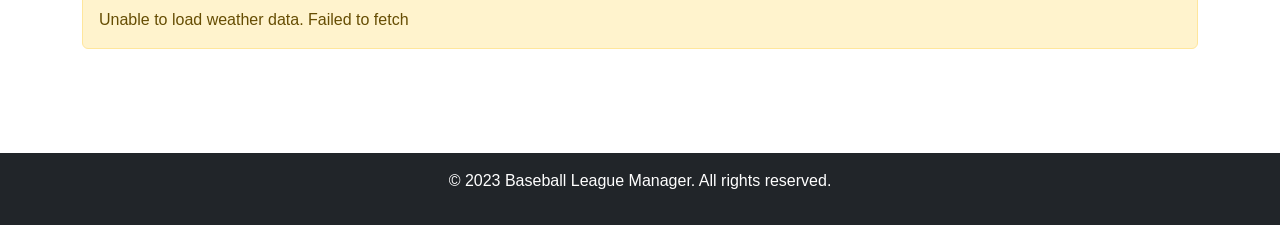
==== commit f23df631: "reorganized file structure Co-authored-by: Copilot <copilot@github.com>" ====
--- a/index.html
+++ b/index.html
@@ -33,6 +33,12 @@
                         <a class="nav-link" href="standings.html">Standings</a>
                     </li>
                 </ul>
+                <div class="d-flex ms-auto">
+                    <select id="seasonSelector" class="form-select" style="width: auto;">
+                        <option value="2026">2026 Season</option>
+                        <option value="2027">2027 Season</option>
+                    </select>
+                </div>
             </div>
         </div>
     </nav>
@@ -43,7 +49,7 @@
             <p>Although this schedule lists a home team, we will still flip a coin prior to each game to determin the home team.</p>
             <p>The end of the season tournament is scheduled for August 8th.</p>
             <p>Contact Kevin Gast @920-585-0605 with game results by noon on Tuesdays.</p>
-            <p><a href="2026-rules.pdf" target="_blank" rel="noopener" class="btn btn-outline-primary">2026 Rules</a></p>
+            <p><a href="data/2026-rules.pdf" target="_blank" rel="noopener" class="btn btn-outline-primary">2026 Rules</a></p>
             <h3>Upcoming Games</h3>
             <div id="upcoming-games" class="row mb-4">
                 <!-- Upcoming games will be populated here -->
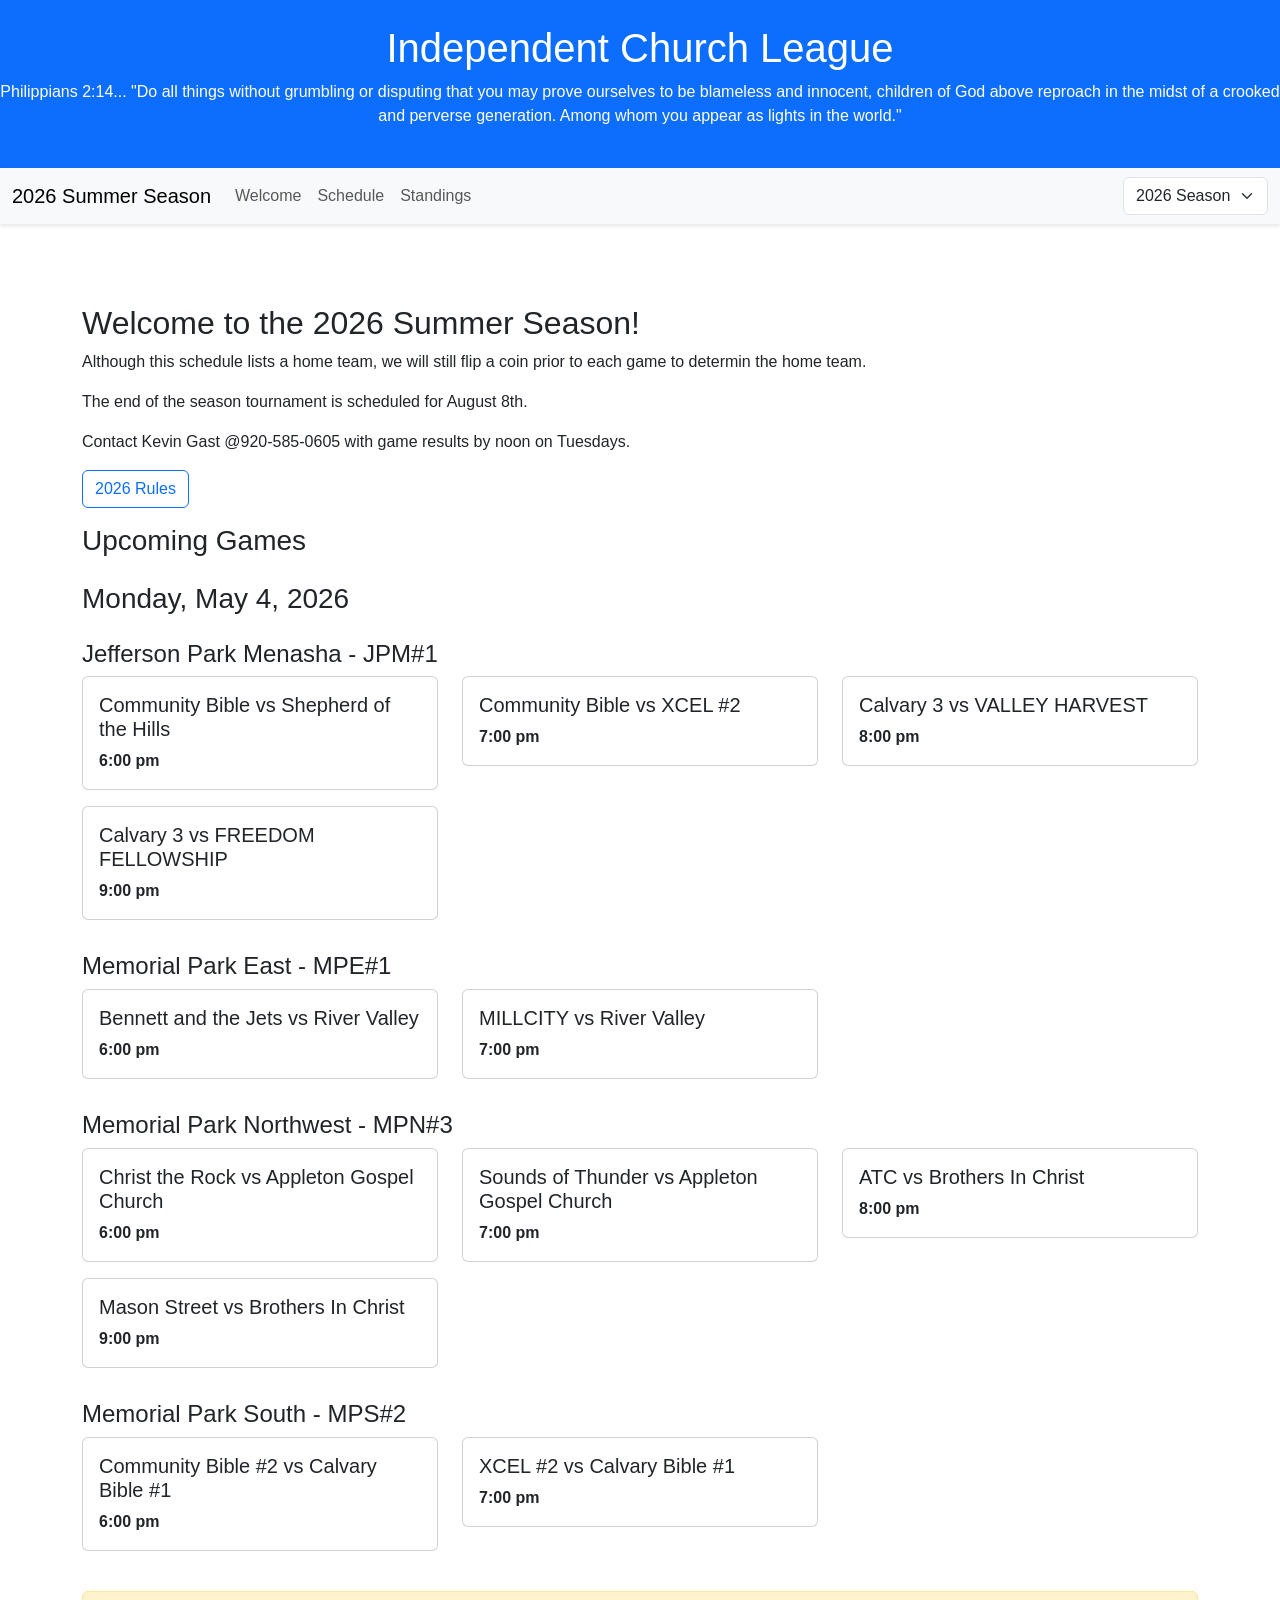
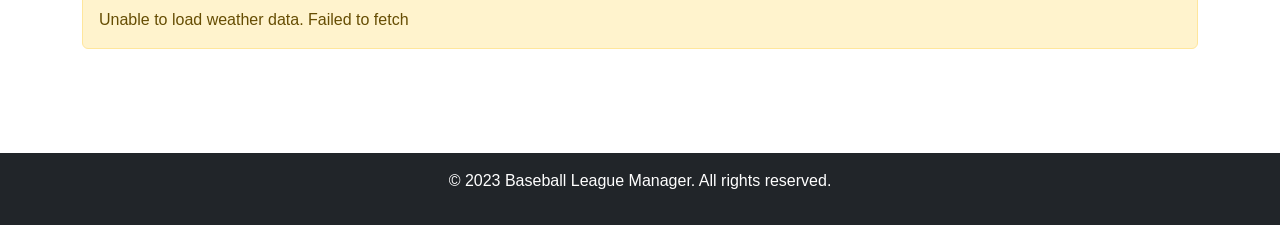
==== commit 7dbbc05b: "shared season dropdown Co-authored-by: Copilot <copilot@github.com>" ====
--- a/index.html
+++ b/index.html
@@ -8,40 +8,7 @@
     <link rel="stylesheet" href="styles.css">
 </head>
 <body>
-    <header class="bg-primary text-white text-center py-4">
-        <h1>Independent Church League</h1>
-        <p>Philippians 2:14... "Do all things without grumbling or disputing that you may prove ourselves to
-be blameless and innocent, children of God above reproach in the midst of a crooked and perverse
-generation. Among whom you appear as lights in the world."</p>
-    </header>
-
-    <nav class="navbar navbar-expand-lg navbar-light bg-light">
-        <div class="container-fluid">
-            <a class="navbar-brand" href="index.html">2026 Summer Season</a>
-            <button class="navbar-toggler" type="button" data-bs-toggle="collapse" data-bs-target="#navbarNav" aria-controls="navbarNav" aria-expanded="false" aria-label="Toggle navigation">
-                <span class="navbar-toggler-icon"></span>
-            </button>
-            <div class="collapse navbar-collapse" id="navbarNav">
-                <ul class="navbar-nav">
-                    <li class="nav-item">
-                        <a class="nav-link active" aria-current="page" href="index.html">Welcome</a>
-                    </li>
-                    <li class="nav-item">
-                        <a class="nav-link" href="schedule.html">Schedule</a>
-                    </li>
-                    <li class="nav-item">
-                        <a class="nav-link" href="standings.html">Standings</a>
-                    </li>
-                </ul>
-                <div class="d-flex ms-auto">
-                    <select id="seasonSelector" class="form-select" style="width: auto;">
-                        <option value="2026">2026 Season</option>
-                        <option value="2027">2027 Season</option>
-                    </select>
-                </div>
-            </div>
-        </div>
-    </nav>
+    <div id="shared-header"></div>
 
     <main class="container my-5">
         <section id="welcome" class="mt-4">
